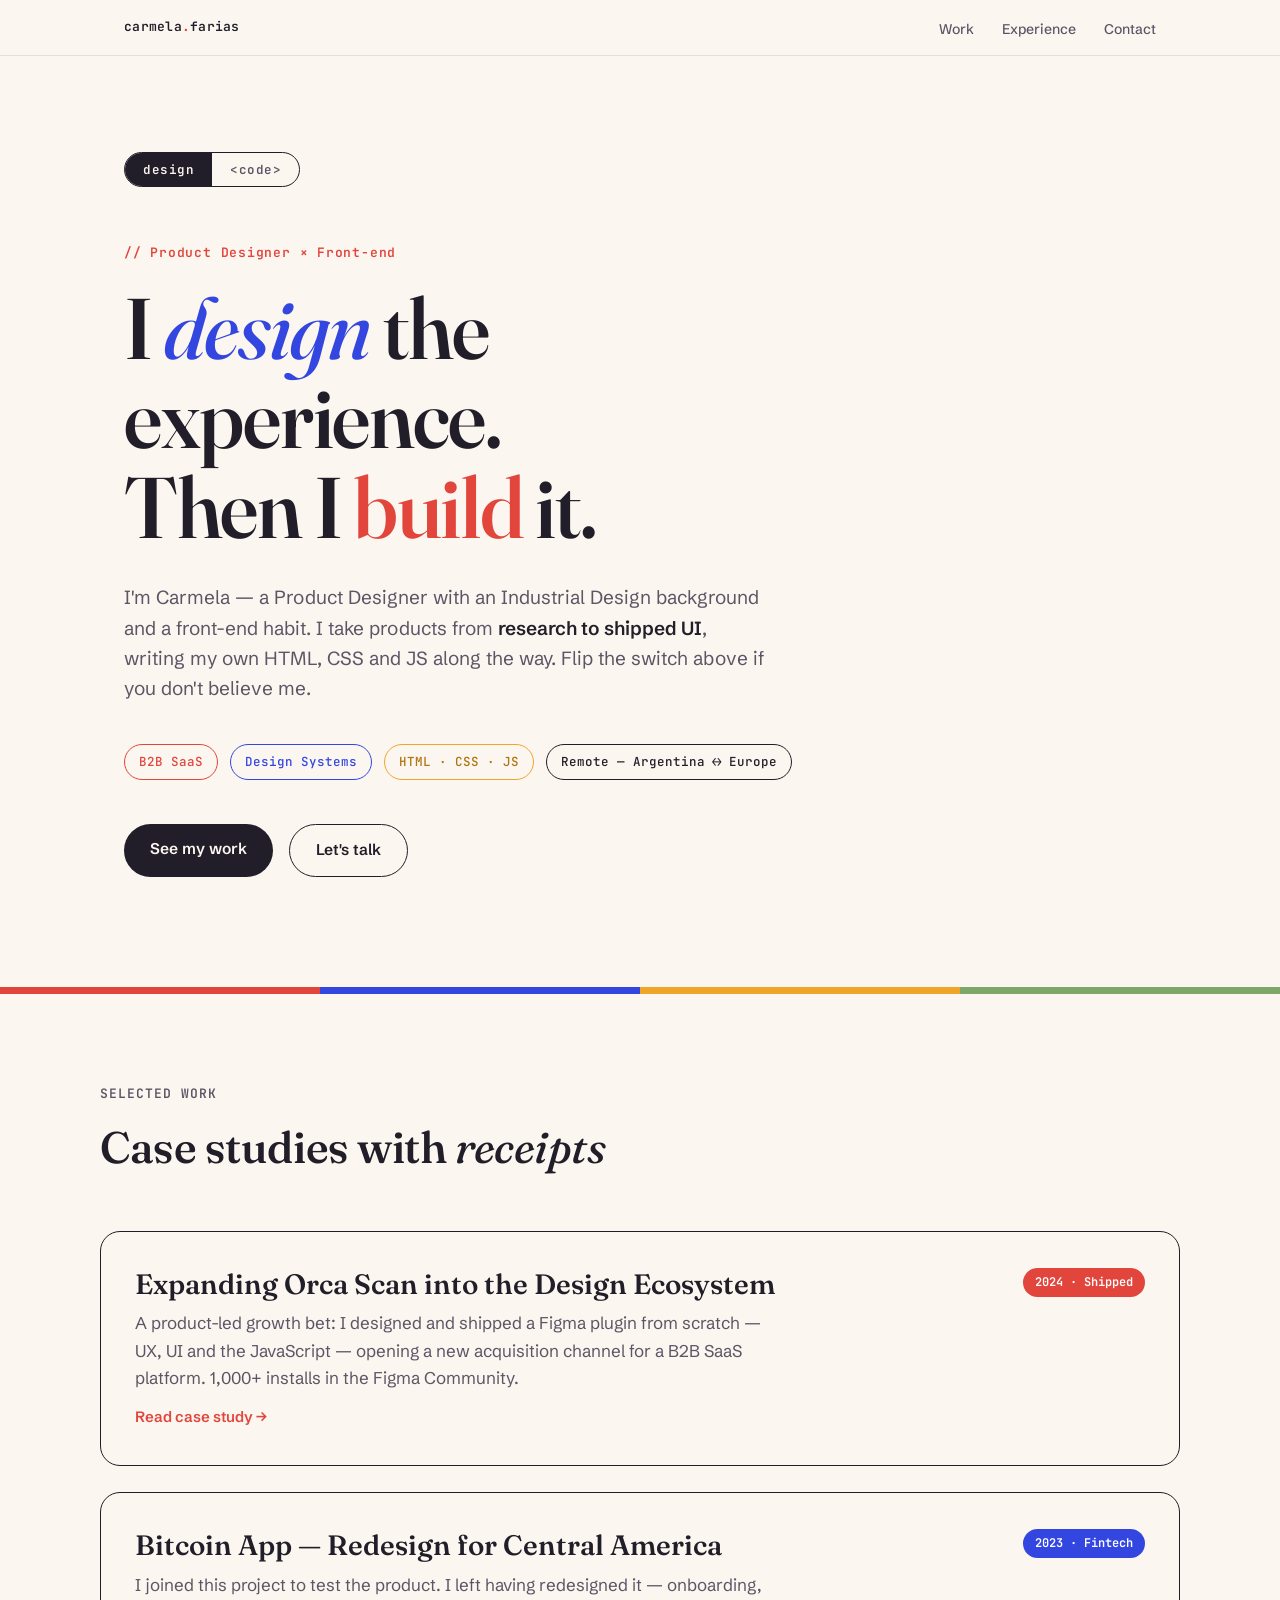
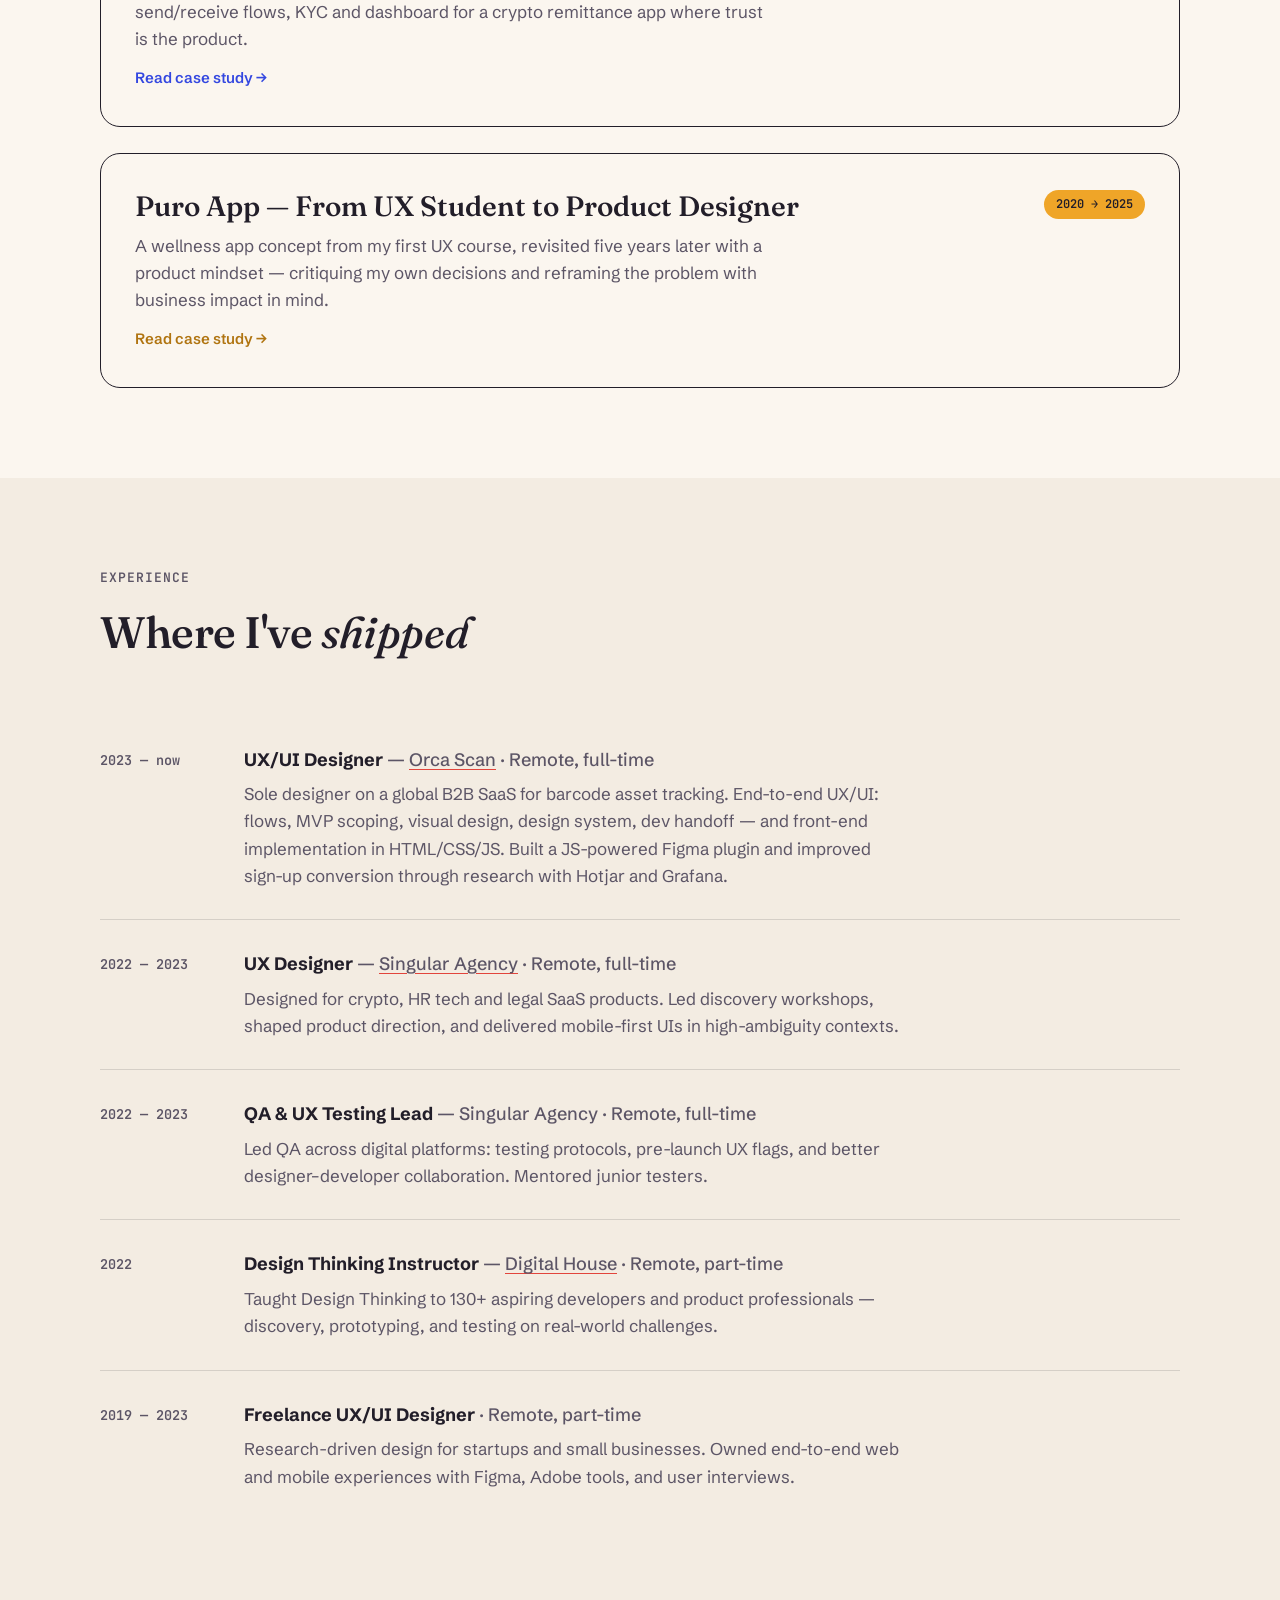
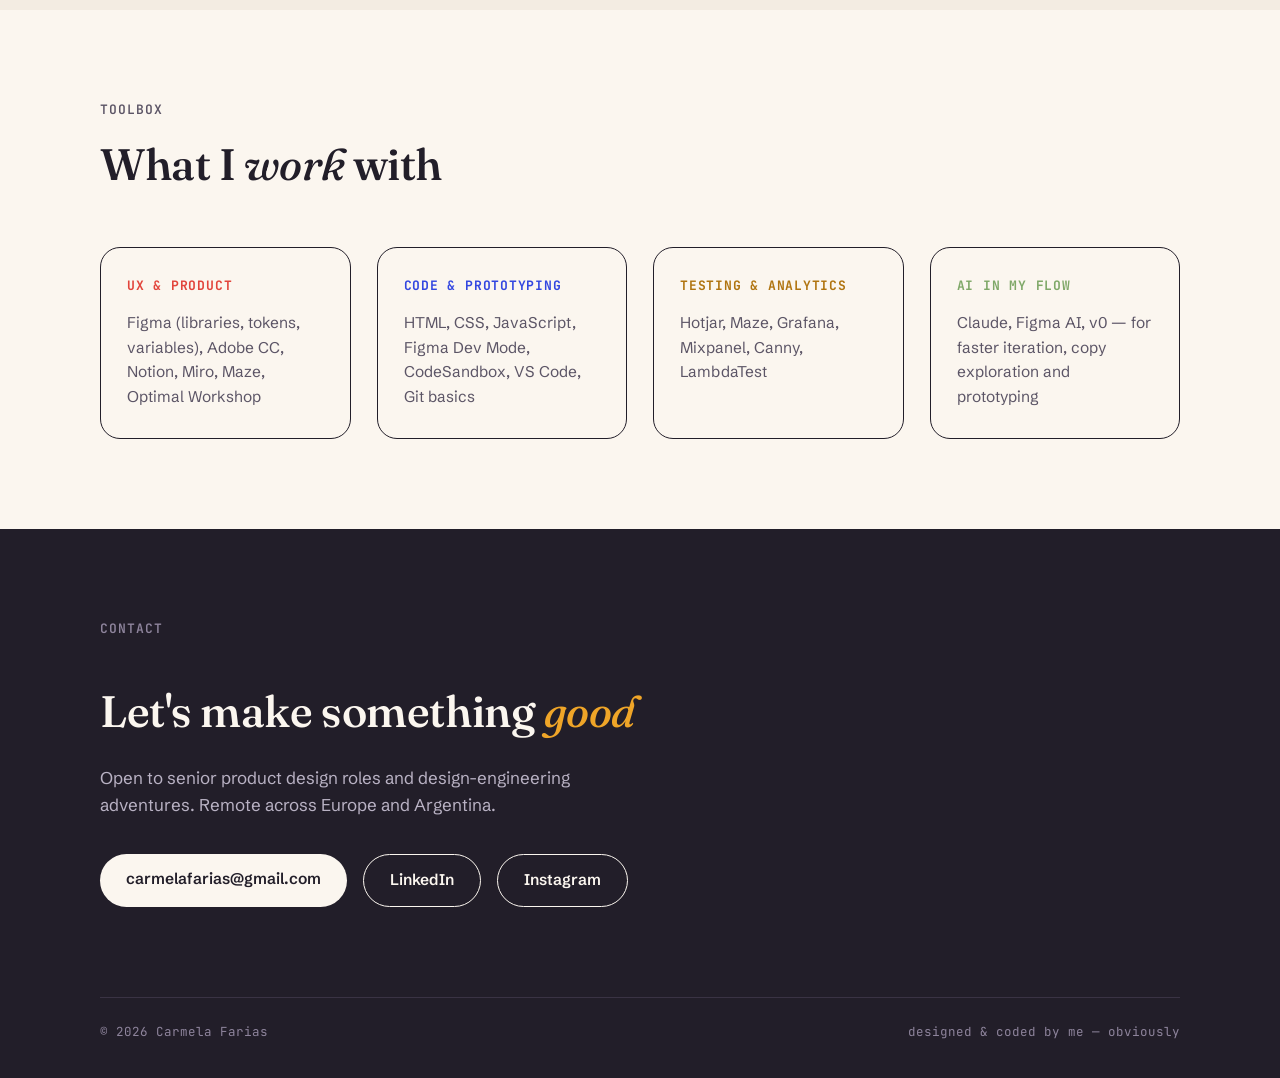
==== index.html @ 337cf0ed "add portfolio homepage" ====
<!DOCTYPE html>
<html lang="en">
<head>
<meta charset="UTF-8">
<meta name="viewport" content="width=device-width, initial-scale=1.0">
<title>Carmela Farias — Product Designer × Front-end</title>
<meta name="description" content="Product Designer who ships her own front-end. UX strategy, UI craft, HTML/CSS/JS.">
<link rel="preconnect" href="https://fonts.googleapis.com">
<link rel="preconnect" href="https://fonts.gstatic.com" crossorigin>
<link href="https://fonts.googleapis.com/css2?family=Fraunces:ital,opsz,wght@0,9..144,300..900;1,9..144,300..900&family=Schibsted+Grotesk:ital,wght@0,400..900;1,400..900&family=JetBrains+Mono:ital,wght@0,400..700;1,400..700&display=swap" rel="stylesheet">
<style>
  :root{
    --paper:#FBF6EF;
    --ink:#221E29;
    --ink-soft:#5C5566;
    --cherry:#E2453C;
    --cobalt:#3347E0;
    --mustard:#EFA528;
    --pistachio:#7FA868;
    --lilac:#C9A6E8;
    --editor:#16121C;
    --editor-line:#2B2436;
    --code-tag:#FF7A70;
    --code-attr:#F5C063;
    --code-string:#A8D98A;
    --code-comment:#7A7185;
    --display:'Fraunces',serif;
    --body:'Schibsted Grotesk',sans-serif;
    --mono:'JetBrains Mono',monospace;
    --maxw:1080px;
  }
  *{margin:0;padding:0;box-sizing:border-box}
  html{scroll-behavior:smooth}
  @media (prefers-reduced-motion:reduce){
    html{scroll-behavior:auto}
    *,*::before,*::after{animation:none!important;transition:none!important}
  }
  body{
    background:var(--paper);
    color:var(--ink);
    font-family:var(--body);
    font-size:17px;
    line-height:1.6;
    -webkit-font-smoothing:antialiased;
  }
  a{color:inherit}
  ::selection{background:var(--mustard);color:var(--ink)}

  /* ---------- NAV ---------- */
  nav{
    position:sticky;top:0;z-index:50;
    background:color-mix(in srgb, var(--paper) 88%, transparent);
    backdrop-filter:blur(8px);
    border-bottom:1px solid color-mix(in srgb, var(--ink) 10%, transparent);
  }
  .nav-inner{
    max-width:var(--maxw);margin:0 auto;
    padding:14px 24px;
    display:flex;align-items:center;justify-content:space-between;
  }
  .nav-name{
    font-family:var(--mono);font-size:13px;font-weight:600;
    text-decoration:none;letter-spacing:.02em;
  }
  .nav-name span{color:var(--cherry)}
  .nav-links{display:flex;gap:28px;list-style:none}
  .nav-links a{
    font-size:14px;font-weight:500;text-decoration:none;
    color:var(--ink-soft);
    transition:color .15s;
  }
  .nav-links a:hover{color:var(--ink)}
  .nav-links a:focus-visible{outline:2px solid var(--cobalt);outline-offset:3px;border-radius:2px}

  /* ---------- HERO ---------- */
  .hero{
    position:relative;
    overflow:hidden;
    transition:background .45s ease;
  }
  .hero-inner{
    max-width:var(--maxw);margin:0 auto;
    padding:96px 24px 110px;
    position:relative;
  }
  /* toggle */
  .mode-toggle{
    display:inline-flex;align-items:center;gap:0;
    border:1.5px solid var(--ink);
    border-radius:100px;
    overflow:hidden;
    margin-bottom:56px;
    background:var(--paper);
  }
  .mode-toggle button{
    font-family:var(--mono);font-size:12.5px;font-weight:600;
    letter-spacing:.04em;
    padding:8px 18px;
    border:none;background:transparent;color:var(--ink-soft);
    cursor:pointer;
    transition:background .2s,color .2s;
  }
  .mode-toggle button.active{background:var(--ink);color:var(--paper)}
  .mode-toggle button:focus-visible{outline:2px solid var(--cobalt);outline-offset:-2px}

  /* design layer */
  .hero-eyebrow{
    font-family:var(--mono);font-size:13px;color:var(--cherry);
    font-weight:600;letter-spacing:.06em;
    margin-bottom:20px;
  }
  h1.hero-title{
    font-family:var(--display);
    font-weight:560;
    font-size:clamp(44px,7.4vw,86px);
    line-height:1.04;
    letter-spacing:-0.015em;
    max-width:13ch;
  }
  h1.hero-title em{
    font-style:italic;
    font-weight:480;
    color:var(--cobalt);
  }
  h1.hero-title .accent-build{color:var(--cherry)}
  .hero-sub{
    margin-top:30px;
    font-size:19px;
    color:var(--ink-soft);
    max-width:54ch;
  }
  .hero-sub strong{color:var(--ink);font-weight:600}
  .hero-meta{
    margin-top:40px;
    display:flex;flex-wrap:wrap;gap:12px;align-items:center;
  }
  .chip{
    font-family:var(--mono);font-size:12.5px;font-weight:500;
    padding:7px 14px;border-radius:100px;
    border:1.5px solid var(--ink);
  }
  .chip.cherry{border-color:var(--cherry);color:var(--cherry)}
  .chip.cobalt{border-color:var(--cobalt);color:var(--cobalt)}
  .chip.mustard{border-color:var(--mustard);color:#B07410}
  .hero-cta{
    margin-top:44px;display:flex;gap:16px;flex-wrap:wrap;
  }
  .btn{
    font-family:var(--body);font-weight:600;font-size:15.5px;
    text-decoration:none;
    padding:13px 26px;border-radius:100px;
    transition:transform .15s ease, box-shadow .15s ease;
    display:inline-block;
  }
  .btn:focus-visible{outline:2.5px solid var(--cobalt);outline-offset:3px}
  .btn-primary{background:var(--ink);color:var(--paper)}
  .btn-primary:hover{transform:translateY(-2px);box-shadow:0 6px 18px color-mix(in srgb, var(--ink) 25%, transparent)}
  .btn-ghost{border:1.5px solid var(--ink);color:var(--ink)}
  .btn-ghost:hover{background:var(--ink);color:var(--paper)}

  /* code layer */
  .hero.code-mode{background:var(--editor)}
  .hero .layer-design,.hero .layer-code{transition:opacity .35s ease}
  .hero .layer-code{
    display:none;
    font-family:var(--mono);
    color:#D8D2E0;
  }
  .hero.code-mode .layer-design{display:none}
  .hero.code-mode .layer-code{display:block}
  .hero.code-mode .mode-toggle{border-color:#D8D2E0;background:var(--editor)}
  .hero.code-mode .mode-toggle button{color:#8E849C}
  .hero.code-mode .mode-toggle button.active{background:#D8D2E0;color:var(--editor)}

  .code-block{
    font-size:clamp(13px,1.9vw,17px);
    line-height:1.9;
  }
  .code-block .ln{
    display:block;
    padding-left:3.2em;
    position:relative;
    white-space:pre-wrap;
  }
  .code-block .ln::before{
    content:attr(data-n);
    position:absolute;left:0;width:2.2em;
    text-align:right;
    color:#4A4156;
    font-size:.82em;
    top:.25em;
  }
  .code-block .ind1{margin-left:2ch}
  .code-block .ind2{margin-left:4ch}
  .tag{color:var(--code-tag)}
  .attr{color:var(--code-attr)}
  .str{color:var(--code-string)}
  .com{color:var(--code-comment);font-style:italic}
  .annot{
    display:inline-block;
    font-size:11px;
    background:var(--cherry);
    color:#fff;
    border-radius:4px;
    padding:1px 7px;
    margin-left:10px;
    vertical-align:middle;
    letter-spacing:.02em;
  }
  .annot.blue{background:var(--cobalt)}
  .annot.yellow{background:var(--mustard);color:var(--ink)}
  .code-footnote{
    margin-top:42px;
    font-size:13px;color:#8E849C;
  }
  .code-footnote a{color:var(--code-string)}

  /* wardrobe divider */
  .wardrobe{
    display:grid;grid-template-columns:repeat(4,1fr);
    height:7px;
  }
  .wardrobe i{display:block}
  .wardrobe i:nth-child(1){background:var(--cherry)}
  .wardrobe i:nth-child(2){background:var(--cobalt)}
  .wardrobe i:nth-child(3){background:var(--mustard)}
  .wardrobe i:nth-child(4){background:var(--pistachio)}

  /* ---------- SECTIONS ---------- */
  section{padding:90px 24px}
  .section-inner{max-width:var(--maxw);margin:0 auto}
  .section-label{
    font-family:var(--mono);font-size:13px;font-weight:600;
    letter-spacing:.08em;
    color:var(--ink-soft);
    margin-bottom:8px;
  }
  h2{
    font-family:var(--display);
    font-weight:540;
    font-size:clamp(30px,4vw,44px);
    letter-spacing:-.01em;
    margin-bottom:48px;
  }
  h2 em{font-style:italic;font-weight:460}

  /* work cards */
  .work-grid{display:grid;gap:26px}
  .work-card{
    border:1.5px solid var(--ink);
    border-radius:20px;
    padding:36px 34px;
    text-decoration:none;
    display:grid;
    grid-template-columns:1fr auto;
    gap:8px 24px;
    align-items:start;
    transition:transform .18s ease, box-shadow .18s ease;
    position:relative;
    background:var(--paper);
  }
  .work-card:hover{transform:translateY(-3px)}
  .work-card:focus-visible{outline:3px solid var(--cobalt);outline-offset:3px}
  .work-card[data-c="cherry"]:hover{box-shadow:8px 8px 0 var(--cherry)}
  .work-card[data-c="cobalt"]:hover{box-shadow:8px 8px 0 var(--cobalt)}
  .work-card[data-c="mustard"]:hover{box-shadow:8px 8px 0 var(--mustard)}
  .work-tag{
    grid-column:2;grid-row:1;
    font-family:var(--mono);font-size:12px;font-weight:600;
    padding:5px 12px;border-radius:100px;
    align-self:start;white-space:nowrap;
  }
  .work-card[data-c="cherry"] .work-tag{background:var(--cherry);color:#fff}
  .work-card[data-c="cobalt"] .work-tag{background:var(--cobalt);color:#fff}
  .work-card[data-c="mustard"] .work-tag{background:var(--mustard);color:var(--ink)}
  .work-title{
    grid-column:1;grid-row:1;
    font-family:var(--display);
    font-size:clamp(22px,2.6vw,28px);
    font-weight:560;line-height:1.2;
  }
  .work-desc{
    grid-column:1 / -1;
    color:var(--ink-soft);
    max-width:64ch;
  }
  .work-link{
    grid-column:1 / -1;
    font-weight:600;font-size:15px;
    margin-top:6px;
  }
  .work-card[data-c="cherry"] .work-link{color:var(--cherry)}
  .work-card[data-c="cobalt"] .work-link{color:var(--cobalt)}
  .work-card[data-c="mustard"] .work-link{color:#B07410}

  /* experience */
  .xp-section{background:#F3ECE2}
  .xp-list{display:grid;gap:0}
  .xp-item{
    display:grid;
    grid-template-columns:120px 1fr;
    gap:24px;
    padding:30px 0;
    border-bottom:1px solid color-mix(in srgb, var(--ink) 14%, transparent);
  }
  .xp-item:last-child{border-bottom:none}
  .xp-year{
    font-family:var(--mono);font-size:13.5px;font-weight:600;
    color:var(--ink-soft);
    padding-top:4px;
  }
  .xp-role{font-weight:700;font-size:18px}
  .xp-role a{text-decoration-color:var(--cherry);text-underline-offset:3px}
  .xp-role .at{color:var(--ink-soft);font-weight:500}
  .xp-detail{color:var(--ink-soft);margin-top:6px;max-width:66ch}

  /* tools */
  .tools-grid{
    display:grid;grid-template-columns:repeat(auto-fit,minmax(240px,1fr));
    gap:26px;
  }
  .tool-group{
    border:1.5px solid var(--ink);
    border-radius:20px;
    padding:28px 26px;
  }
  .tool-group h3{
    font-family:var(--mono);font-size:13px;font-weight:700;
    letter-spacing:.06em;
    margin-bottom:14px;
  }
  .tool-group:nth-child(1) h3{color:var(--cherry)}
  .tool-group:nth-child(2) h3{color:var(--cobalt)}
  .tool-group:nth-child(3) h3{color:#B07410}
  .tool-group:nth-child(4) h3{color:var(--pistachio)}
  .tool-group p{color:var(--ink-soft);font-size:15.5px}

  /* contact */
  .contact{
    background:var(--ink);
    color:var(--paper);
  }
  .contact h2{color:var(--paper);margin-bottom:18px}
  .contact h2 em{color:var(--mustard)}
  .contact p{color:#B9B2C4;max-width:50ch;margin-bottom:36px}
  .contact-links{display:flex;gap:16px;flex-wrap:wrap}
  .contact .btn-primary{background:var(--paper);color:var(--ink)}
  .contact .btn-ghost{border-color:var(--paper);color:var(--paper)}
  .contact .btn-ghost:hover{background:var(--paper);color:var(--ink)}
  footer{
    background:var(--ink);
    color:#8E849C;
    font-family:var(--mono);font-size:12.5px;
    padding:0 24px 36px;
  }
  .footer-inner{
    max-width:var(--maxw);margin:0 auto;
    border-top:1px solid #3A3344;
    padding-top:24px;
    display:flex;justify-content:space-between;flex-wrap:wrap;gap:12px;
  }

  @media(max-width:640px){
    .hero-inner{padding:64px 24px 80px}
    section{padding:64px 24px}
    .xp-item{grid-template-columns:1fr;gap:6px}
    .work-card{grid-template-columns:1fr}
    .work-tag{grid-column:1;grid-row:auto;justify-self:start;margin-bottom:4px}
    .work-title{grid-row:auto}
  }
</style>
</head>
<body>

<nav>
  <div class="nav-inner">
    <a class="nav-name" href="#top">carmela<span>.</span>farias</a>
    <ul class="nav-links">
      <li><a href="#work">Work</a></li>
      <li><a href="#experience">Experience</a></li>
      <li><a href="#contact">Contact</a></li>
    </ul>
  </div>
</nav>

<!-- ============ HERO ============ -->
<header class="hero" id="top">
  <div class="hero-inner">

    <div class="mode-toggle" role="group" aria-label="View mode">
      <button type="button" class="active" data-mode="design" aria-pressed="true">design</button>
      <button type="button" data-mode="code" aria-pressed="false">&lt;code&gt;</button>
    </div>

    <!-- DESIGN LAYER -->
    <div class="layer-design">
      <p class="hero-eyebrow">// Product Designer × Front-end</p>
      <h1 class="hero-title">I <em>design</em> the experience.<br>Then I <span class="accent-build">build</span> it.</h1>
      <p class="hero-sub">
        I'm Carmela — a Product Designer with an Industrial Design background and a front-end habit.
        I take products from <strong>research to shipped UI</strong>, writing my own HTML, CSS and JS along the way.
        Flip the switch above if you don't believe me.
      </p>
      <div class="hero-meta">
        <span class="chip cherry">B2B SaaS</span>
        <span class="chip cobalt">Design Systems</span>
        <span class="chip mustard">HTML · CSS · JS</span>
        <span class="chip">Remote — Argentina ↔ Europe</span>
      </div>
      <div class="hero-cta">
        <a class="btn btn-primary" href="#work">See my work</a>
        <a class="btn btn-ghost" href="#contact">Let's talk</a>
      </div>
    </div>

    <!-- CODE LAYER -->
    <div class="layer-code" aria-label="The same hero, as I wrote it">
      <div class="code-block">
        <span class="ln" data-n="1"><span class="com">&lt;!-- same hero, same author --&gt;</span></span>
        <span class="ln" data-n="2"><span class="tag">&lt;header</span> <span class="attr">class</span>=<span class="str">"hero"</span><span class="tag">&gt;</span><span class="annot">padding: 96px 0</span></span>
        <span class="ln ind1" data-n="3"><span class="tag">&lt;h1&gt;</span>I design the experience.<span class="tag">&lt;br&gt;</span></span>
        <span class="ln ind2" data-n="4">Then I build it.<span class="tag">&lt;/h1&gt;</span><span class="annot blue">Fraunces · clamp(44px → 86px)</span></span>
        <span class="ln ind1" data-n="5"><span class="tag">&lt;p</span> <span class="attr">class</span>=<span class="str">"sub"</span><span class="tag">&gt;</span>Research → flows → UI →</span>
        <span class="ln ind2" data-n="6">my own front-end.<span class="tag">&lt;/p&gt;</span><span class="annot yellow">max-width: 54ch</span></span>
        <span class="ln ind1" data-n="7"><span class="tag">&lt;a</span> <span class="attr">href</span>=<span class="str">"#work"</span> <span class="attr">class</span>=<span class="str">"btn"</span><span class="tag">&gt;</span>See my work<span class="tag">&lt;/a&gt;</span></span>
        <span class="ln" data-n="8"><span class="tag">&lt;/header&gt;</span></span>
        <span class="ln" data-n="9"></span>
        <span class="ln" data-n="10"><span class="com">// no template. no builder. just me, an editor,</span></span>
        <span class="ln" data-n="11"><span class="com">// and an unreasonable love for border-radius.</span></span>
      </div>
      <p class="code-footnote">This page is hand-coded — view source, it's all there. → <a href="#work">jump to work</a></p>
    </div>

  </div>
</header>

<div class="wardrobe" aria-hidden="true"><i></i><i></i><i></i><i></i></div>

<!-- ============ WORK ============ -->
<section id="work">
  <div class="section-inner">
    <p class="section-label">SELECTED WORK</p>
    <h2>Case studies with <em>receipts</em></h2>
    <div class="work-grid">

      <a class="work-card" data-c="cherry" href="/figma-plugin">
        <h3 class="work-title">Expanding Orca Scan into the Design Ecosystem</h3>
        <span class="work-tag">2024 · Shipped</span>
        <p class="work-desc">A product-led growth bet: I designed and shipped a Figma plugin from scratch — UX, UI and the JavaScript — opening a new acquisition channel for a B2B SaaS platform. 1,000+ installs in the Figma Community.</p>
        <span class="work-link">Read case study →</span>
      </a>

      <a class="work-card" data-c="cobalt" href="/bitcoin-app">
        <h3 class="work-title">Bitcoin App — Redesign for Central America</h3>
        <span class="work-tag">2023 · Fintech</span>
        <p class="work-desc">I joined this project to test the product. I left having redesigned it — onboarding, send/receive flows, KYC and dashboard for a crypto remittance app where trust is the product.</p>
        <span class="work-link">Read case study →</span>
      </a>

      <a class="work-card" data-c="mustard" href="/puro-app">
        <h3 class="work-title">Puro App — From UX Student to Product Designer</h3>
        <span class="work-tag">2020 → 2025</span>
        <p class="work-desc">A wellness app concept from my first UX course, revisited five years later with a product mindset — critiquing my own decisions and reframing the problem with business impact in mind.</p>
        <span class="work-link">Read case study →</span>
      </a>

    </div>
  </div>
</section>

<!-- ============ EXPERIENCE ============ -->
<section id="experience" class="xp-section">
  <div class="section-inner">
    <p class="section-label">EXPERIENCE</p>
    <h2>Where I've <em>shipped</em></h2>
    <div class="xp-list">

      <div class="xp-item">
        <div class="xp-year">2023 — now</div>
        <div>
          <p class="xp-role">UX/UI Designer <span class="at">— <a href="https://orcascan.com" target="_blank" rel="noopener">Orca Scan</a> · Remote, full-time</span></p>
          <p class="xp-detail">Sole designer on a global B2B SaaS for barcode asset tracking. End-to-end UX/UI: flows, MVP scoping, visual design, design system, dev handoff — and front-end implementation in HTML/CSS/JS. Built a JS-powered Figma plugin and improved sign-up conversion through research with Hotjar and Grafana.</p>
        </div>
      </div>

      <div class="xp-item">
        <div class="xp-year">2022 — 2023</div>
        <div>
          <p class="xp-role">UX Designer <span class="at">— <a href="https://www.singular-innovation.com/" target="_blank" rel="noopener">Singular Agency</a> · Remote, full-time</span></p>
          <p class="xp-detail">Designed for crypto, HR tech and legal SaaS products. Led discovery workshops, shaped product direction, and delivered mobile-first UIs in high-ambiguity contexts.</p>
        </div>
      </div>

      <div class="xp-item">
        <div class="xp-year">2022 — 2023</div>
        <div>
          <p class="xp-role">QA &amp; UX Testing Lead <span class="at">— Singular Agency · Remote, full-time</span></p>
          <p class="xp-detail">Led QA across digital platforms: testing protocols, pre-launch UX flags, and better designer–developer collaboration. Mentored junior testers.</p>
        </div>
      </div>

      <div class="xp-item">
        <div class="xp-year">2022</div>
        <div>
          <p class="xp-role">Design Thinking Instructor <span class="at">— <a href="https://www.digitalhouse.com/" target="_blank" rel="noopener">Digital House</a> · Remote, part-time</span></p>
          <p class="xp-detail">Taught Design Thinking to 130+ aspiring developers and product professionals — discovery, prototyping, and testing on real-world challenges.</p>
        </div>
      </div>

      <div class="xp-item">
        <div class="xp-year">2019 — 2023</div>
        <div>
          <p class="xp-role">Freelance UX/UI Designer <span class="at">· Remote, part-time</span></p>
          <p class="xp-detail">Research-driven design for startups and small businesses. Owned end-to-end web and mobile experiences with Figma, Adobe tools, and user interviews.</p>
        </div>
      </div>

    </div>
  </div>
</section>

<!-- ============ TOOLS ============ -->
<section id="tools">
  <div class="section-inner">
    <p class="section-label">TOOLBOX</p>
    <h2>What I <em>work</em> with</h2>
    <div class="tools-grid">
      <div class="tool-group">
        <h3>UX &amp; PRODUCT</h3>
        <p>Figma (libraries, tokens, variables), Adobe CC, Notion, Miro, Maze, Optimal Workshop</p>
      </div>
      <div class="tool-group">
        <h3>CODE &amp; PROTOTYPING</h3>
        <p>HTML, CSS, JavaScript, Figma Dev Mode, CodeSandbox, VS Code, Git basics</p>
      </div>
      <div class="tool-group">
        <h3>TESTING &amp; ANALYTICS</h3>
        <p>Hotjar, Maze, Grafana, Mixpanel, Canny, LambdaTest</p>
      </div>
      <div class="tool-group">
        <h3>AI IN MY FLOW</h3>
        <p>Claude, Figma AI, v0 — for faster iteration, copy exploration and prototyping</p>
      </div>
    </div>
  </div>
</section>

<!-- ============ CONTACT ============ -->
<section id="contact" class="contact">
  <div class="section-inner">
    <p class="section-label" style="color:#8E849C">CONTACT</p>
    <h2>Let's make something <em>good</em></h2>
    <p>Open to senior product design roles and design-engineering adventures. Remote across Europe and Argentina.</p>
    <div class="contact-links">
      <a class="btn btn-primary" href="mailto:carmelafarias@gmail.com">carmelafarias@gmail.com</a>
      <a class="btn btn-ghost" href="https://www.linkedin.com/in/carmela-farias/" target="_blank" rel="noopener">LinkedIn</a>
      <a class="btn btn-ghost" href="https://www.instagram.com/carmelafarias" target="_blank" rel="noopener">Instagram</a>
    </div>
  </div>
</section>

<footer>
  <div class="footer-inner">
    <span>© 2026 Carmela Farias</span>
    <span>designed &amp; coded by me — obviously</span>
  </div>
</footer>

<script>
  const hero = document.querySelector('.hero');
  const buttons = document.querySelectorAll('.mode-toggle button');
  buttons.forEach(btn => {
    btn.addEventListener('click', () => {
      buttons.forEach(b => { b.classList.remove('active'); b.setAttribute('aria-pressed','false'); });
      btn.classList.add('active');
      btn.setAttribute('aria-pressed','true');
      hero.classList.toggle('code-mode', btn.dataset.mode === 'code');
    });
  });
</script>

</body>
</html>
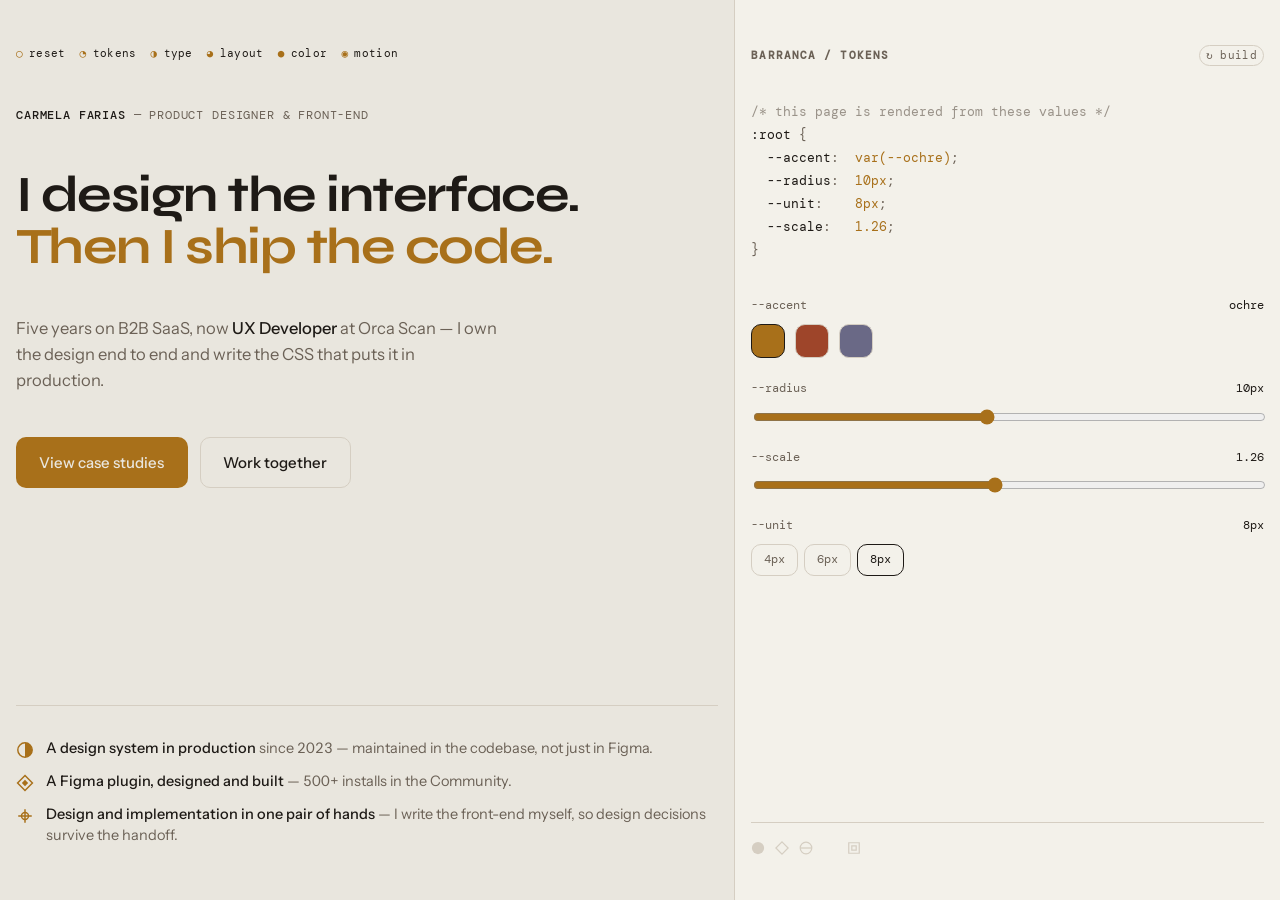
==== commit 65f8ed63: "Rebuild site as a layered design system Replace the exported single-file pages with a hand-written s" ====
--- a/index.html
+++ b/index.html
@@ -1,583 +1,135 @@
-<!DOCTYPE html>
+<!doctype html>
 <html lang="en">
 <head>
-<meta charset="UTF-8">
-<meta name="viewport" content="width=device-width, initial-scale=1.0">
-<title>Carmela Farias — Product Designer × Front-end</title>
-<meta name="description" content="Product Designer who ships her own front-end. UX strategy, UI craft, HTML/CSS/JS.">
+<meta charset="utf-8">
+<meta name="viewport" content="width=device-width, initial-scale=1, viewport-fit=cover">
+<title>Carmela Farias — Product Designer &amp; front-end</title>
+<meta name="description" content="Product Designer and front-end developer. I own the design end to end and write the CSS that puts it in production.">
+
 <link rel="preconnect" href="https://fonts.googleapis.com">
 <link rel="preconnect" href="https://fonts.gstatic.com" crossorigin>
-<link href="https://fonts.googleapis.com/css2?family=Fraunces:ital,opsz,wght@0,9..144,300..900;1,9..144,300..900&family=Schibsted+Grotesk:ital,wght@0,400..900;1,400..900&family=JetBrains+Mono:ital,wght@0,400..700;1,400..700&display=swap" rel="stylesheet">
-<style>
-  :root{
-    --paper:#FBF6EF;
-    --ink:#221E29;
-    --ink-soft:#5C5566;
-    --cherry:#E2453C;
-    --cobalt:#3347E0;
-    --mustard:#EFA528;
-    --pistachio:#7FA868;
-    --lilac:#C9A6E8;
-    --editor:#16121C;
-    --editor-line:#2B2436;
-    --code-tag:#FF7A70;
-    --code-attr:#F5C063;
-    --code-string:#A8D98A;
-    --code-comment:#7A7185;
-    --display:'Fraunces',serif;
-    --body:'Schibsted Grotesk',sans-serif;
-    --mono:'JetBrains Mono',monospace;
-    --maxw:1080px;
-  }
-  *{margin:0;padding:0;box-sizing:border-box}
-  html{scroll-behavior:smooth}
-  @media (prefers-reduced-motion:reduce){
-    html{scroll-behavior:auto}
-    *,*::before,*::after{animation:none!important;transition:none!important}
-  }
-  body{
-    background:var(--paper);
-    color:var(--ink);
-    font-family:var(--body);
-    font-size:17px;
-    line-height:1.6;
-    -webkit-font-smoothing:antialiased;
-  }
-  a{color:inherit}
-  ::selection{background:var(--mustard);color:var(--ink)}
+<link rel="stylesheet" href="https://fonts.googleapis.com/css2?family=Syne:wght@600;700;800&family=Instrument+Sans:ital,wght@0,400;0,500;0,600;1,400&family=DM+Mono:wght@400;500&display=swap">
 
-  /* ---------- NAV ---------- */
-  nav{
-    position:sticky;top:0;z-index:50;
-    background:color-mix(in srgb, var(--paper) 88%, transparent);
-    backdrop-filter:blur(8px);
-    border-bottom:1px solid color-mix(in srgb, var(--ink) 10%, transparent);
-  }
-  .nav-inner{
-    max-width:var(--maxw);margin:0 auto;
-    padding:14px 24px;
-    display:flex;align-items:center;justify-content:space-between;
-  }
-  .nav-name{
-    font-family:var(--mono);font-size:13px;font-weight:600;
-    text-decoration:none;letter-spacing:.02em;
-  }
-  .nav-name span{color:var(--cherry)}
-  .nav-links{display:flex;gap:28px;list-style:none}
-  .nav-links a{
-    font-size:14px;font-weight:500;text-decoration:none;
-    color:var(--ink-soft);
-    transition:color .15s;
-  }
-  .nav-links a:hover{color:var(--ink)}
-  .nav-links a:focus-visible{outline:2px solid var(--cobalt);outline-offset:3px;border-radius:2px}
+<!-- cascade order, declared once -->
+<style>@layer reset, tokens, type, layout, color, motion;</style>
 
-  /* ---------- HERO ---------- */
-  .hero{
-    position:relative;
-    overflow:hidden;
-    transition:background .45s ease;
-  }
-  .hero-inner{
-    max-width:var(--maxw);margin:0 auto;
-    padding:96px 24px 110px;
-    position:relative;
-  }
-  /* toggle */
-  .mode-toggle{
-    display:inline-flex;align-items:center;gap:0;
-    border:1.5px solid var(--ink);
-    border-radius:100px;
-    overflow:hidden;
-    margin-bottom:56px;
-    background:var(--paper);
-  }
-  .mode-toggle button{
-    font-family:var(--mono);font-size:12.5px;font-weight:600;
-    letter-spacing:.04em;
-    padding:8px 18px;
-    border:none;background:transparent;color:var(--ink-soft);
-    cursor:pointer;
-    transition:background .2s,color .2s;
-  }
-  .mode-toggle button.active{background:var(--ink);color:var(--paper)}
-  .mode-toggle button:focus-visible{outline:2px solid var(--cobalt);outline-offset:-2px}
+<!-- one stylesheet per layer, in order. js/system.js toggles these. -->
+<link rel="stylesheet" href="css/reset.css"  data-layer="reset">
+<link rel="stylesheet" href="css/tokens.css" data-layer="tokens">
+<link rel="stylesheet" href="css/type.css"   data-layer="type">
+<link rel="stylesheet" href="css/layout.css" data-layer="layout">
+<link rel="stylesheet" href="css/color.css"  data-layer="color">
+<link rel="stylesheet" href="css/motion.css" data-layer="motion">
+</head>
 
-  /* design layer */
-  .hero-eyebrow{
-    font-family:var(--mono);font-size:13px;color:var(--cherry);
-    font-weight:600;letter-spacing:.06em;
-    margin-bottom:20px;
-  }
-  h1.hero-title{
-    font-family:var(--display);
-    font-weight:560;
-    font-size:clamp(44px,7.4vw,86px);
-    line-height:1.04;
-    letter-spacing:-0.015em;
-    max-width:13ch;
-  }
-  h1.hero-title em{
-    font-style:italic;
-    font-weight:480;
-    color:var(--cobalt);
-  }
-  h1.hero-title .accent-build{color:var(--cherry)}
-  .hero-sub{
-    margin-top:30px;
-    font-size:19px;
-    color:var(--ink-soft);
-    max-width:54ch;
-  }
-  .hero-sub strong{color:var(--ink);font-weight:600}
-  .hero-meta{
-    margin-top:40px;
-    display:flex;flex-wrap:wrap;gap:12px;align-items:center;
-  }
-  .chip{
-    font-family:var(--mono);font-size:12.5px;font-weight:500;
-    padding:7px 14px;border-radius:100px;
-    border:1.5px solid var(--ink);
-  }
-  .chip.cherry{border-color:var(--cherry);color:var(--cherry)}
-  .chip.cobalt{border-color:var(--cobalt);color:var(--cobalt)}
-  .chip.mustard{border-color:var(--mustard);color:#B07410}
-  .hero-cta{
-    margin-top:44px;display:flex;gap:16px;flex-wrap:wrap;
-  }
-  .btn{
-    font-family:var(--body);font-weight:600;font-size:15.5px;
-    text-decoration:none;
-    padding:13px 26px;border-radius:100px;
-    transition:transform .15s ease, box-shadow .15s ease;
-    display:inline-block;
-  }
-  .btn:focus-visible{outline:2.5px solid var(--cobalt);outline-offset:3px}
-  .btn-primary{background:var(--ink);color:var(--paper)}
-  .btn-primary:hover{transform:translateY(-2px);box-shadow:0 6px 18px color-mix(in srgb, var(--ink) 25%, transparent)}
-  .btn-ghost{border:1.5px solid var(--ink);color:var(--ink)}
-  .btn-ghost:hover{background:var(--ink);color:var(--paper)}
+<body>
+<main class="split">
 
-  /* code layer */
-  .hero.code-mode{background:var(--editor)}
-  .hero .layer-design,.hero .layer-code{transition:opacity .35s ease}
-  .hero .layer-code{
-    display:none;
-    font-family:var(--mono);
-    color:#D8D2E0;
-  }
-  .hero.code-mode .layer-design{display:none}
-  .hero.code-mode .layer-code{display:block}
-  .hero.code-mode .mode-toggle{border-color:#D8D2E0;background:var(--editor)}
-  .hero.code-mode .mode-toggle button{color:#8E849C}
-  .hero.code-mode .mode-toggle button.active{background:#D8D2E0;color:var(--editor)}
+  <!-- ===================== the rendered page ===================== -->
+  <section class="stage">
 
-  .code-block{
-    font-size:clamp(13px,1.9vw,17px);
-    line-height:1.9;
-  }
-  .code-block .ln{
-    display:block;
-    padding-left:3.2em;
-    position:relative;
-    white-space:pre-wrap;
-  }
-  .code-block .ln::before{
-    content:attr(data-n);
-    position:absolute;left:0;width:2.2em;
-    text-align:right;
-    color:#4A4156;
-    font-size:.82em;
-    top:.25em;
-  }
-  .code-block .ind1{margin-left:2ch}
-  .code-block .ind2{margin-left:4ch}
-  .tag{color:var(--code-tag)}
-  .attr{color:var(--code-attr)}
-  .str{color:var(--code-string)}
-  .com{color:var(--code-comment);font-style:italic}
-  .annot{
-    display:inline-block;
-    font-size:11px;
-    background:var(--cherry);
-    color:#fff;
-    border-radius:4px;
-    padding:1px 7px;
-    margin-left:10px;
-    vertical-align:middle;
-    letter-spacing:.02em;
-  }
-  .annot.blue{background:var(--cobalt)}
-  .annot.yellow{background:var(--mustard);color:var(--ink)}
-  .code-footnote{
-    margin-top:42px;
-    font-size:13px;color:#8E849C;
-  }
-  .code-footnote a{color:var(--code-string)}
+    <p class="layers" aria-hidden="true">
+      <span class="layer"><span class="moon">○</span>reset</span>
+      <span class="layer"><span class="moon">◔</span>tokens</span>
+      <span class="layer"><span class="moon">◑</span>type</span>
+      <span class="layer"><span class="moon">◕</span>layout</span>
+      <span class="layer"><span class="moon">●</span>color</span>
+      <span class="layer"><span class="moon">◉</span>motion</span>
+    </p>
 
-  /* wardrobe divider */
-  .wardrobe{
-    display:grid;grid-template-columns:repeat(4,1fr);
-    height:7px;
-  }
-  .wardrobe i{display:block}
-  .wardrobe i:nth-child(1){background:var(--cherry)}
-  .wardrobe i:nth-child(2){background:var(--cobalt)}
-  .wardrobe i:nth-child(3){background:var(--mustard)}
-  .wardrobe i:nth-child(4){background:var(--pistachio)}
+    <p class="sig"><b>Carmela Farias</b> — Product Designer &amp; front-end</p>
 
-  /* ---------- SECTIONS ---------- */
-  section{padding:90px 24px}
-  .section-inner{max-width:var(--maxw);margin:0 auto}
-  .section-label{
-    font-family:var(--mono);font-size:13px;font-weight:600;
-    letter-spacing:.08em;
-    color:var(--ink-soft);
-    margin-bottom:8px;
-  }
-  h2{
-    font-family:var(--display);
-    font-weight:540;
-    font-size:clamp(30px,4vw,44px);
-    letter-spacing:-.01em;
-    margin-bottom:48px;
-  }
-  h2 em{font-style:italic;font-weight:460}
+    <h1>I design the interface.<span class="ship">Then I ship the code.</span></h1>
 
-  /* work cards */
-  .work-grid{display:grid;gap:26px}
-  .work-card{
-    border:1.5px solid var(--ink);
-    border-radius:20px;
-    padding:36px 34px;
-    text-decoration:none;
-    display:grid;
-    grid-template-columns:1fr auto;
-    gap:8px 24px;
-    align-items:start;
-    transition:transform .18s ease, box-shadow .18s ease;
-    position:relative;
-    background:var(--paper);
-  }
-  .work-card:hover{transform:translateY(-3px)}
-  .work-card:focus-visible{outline:3px solid var(--cobalt);outline-offset:3px}
-  .work-card[data-c="cherry"]:hover{box-shadow:8px 8px 0 var(--cherry)}
-  .work-card[data-c="cobalt"]:hover{box-shadow:8px 8px 0 var(--cobalt)}
-  .work-card[data-c="mustard"]:hover{box-shadow:8px 8px 0 var(--mustard)}
-  .work-tag{
-    grid-column:2;grid-row:1;
-    font-family:var(--mono);font-size:12px;font-weight:600;
-    padding:5px 12px;border-radius:100px;
-    align-self:start;white-space:nowrap;
-  }
-  .work-card[data-c="cherry"] .work-tag{background:var(--cherry);color:#fff}
-  .work-card[data-c="cobalt"] .work-tag{background:var(--cobalt);color:#fff}
-  .work-card[data-c="mustard"] .work-tag{background:var(--mustard);color:var(--ink)}
-  .work-title{
-    grid-column:1;grid-row:1;
-    font-family:var(--display);
-    font-size:clamp(22px,2.6vw,28px);
-    font-weight:560;line-height:1.2;
-  }
-  .work-desc{
-    grid-column:1 / -1;
-    color:var(--ink-soft);
-    max-width:64ch;
-  }
-  .work-link{
-    grid-column:1 / -1;
-    font-weight:600;font-size:15px;
-    margin-top:6px;
-  }
-  .work-card[data-c="cherry"] .work-link{color:var(--cherry)}
-  .work-card[data-c="cobalt"] .work-link{color:var(--cobalt)}
-  .work-card[data-c="mustard"] .work-link{color:#B07410}
+    <p class="lede">
+      Five years on B2B SaaS, now <strong>UX Developer</strong> at Orca Scan —
+      I own the design end to end and write the CSS that puts it in production.
+    </p>
 
-  /* experience */
-  .xp-section{background:#F3ECE2}
-  .xp-list{display:grid;gap:0}
-  .xp-item{
-    display:grid;
-    grid-template-columns:120px 1fr;
-    gap:24px;
-    padding:30px 0;
-    border-bottom:1px solid color-mix(in srgb, var(--ink) 14%, transparent);
-  }
-  .xp-item:last-child{border-bottom:none}
-  .xp-year{
-    font-family:var(--mono);font-size:13.5px;font-weight:600;
-    color:var(--ink-soft);
-    padding-top:4px;
-  }
-  .xp-role{font-weight:700;font-size:18px}
-  .xp-role a{text-decoration-color:var(--cherry);text-underline-offset:3px}
-  .xp-role .at{color:var(--ink-soft);font-weight:500}
-  .xp-detail{color:var(--ink-soft);margin-top:6px;max-width:66ch}
-
-  /* tools */
-  .tools-grid{
-    display:grid;grid-template-columns:repeat(auto-fit,minmax(240px,1fr));
-    gap:26px;
-  }
-  .tool-group{
-    border:1.5px solid var(--ink);
-    border-radius:20px;
-    padding:28px 26px;
-  }
-  .tool-group h3{
-    font-family:var(--mono);font-size:13px;font-weight:700;
-    letter-spacing:.06em;
-    margin-bottom:14px;
-  }
-  .tool-group:nth-child(1) h3{color:var(--cherry)}
-  .tool-group:nth-child(2) h3{color:var(--cobalt)}
-  .tool-group:nth-child(3) h3{color:#B07410}
-  .tool-group:nth-child(4) h3{color:var(--pistachio)}
-  .tool-group p{color:var(--ink-soft);font-size:15.5px}
-
-  /* contact */
-  .contact{
-    background:var(--ink);
-    color:var(--paper);
-  }
-  .contact h2{color:var(--paper);margin-bottom:18px}
-  .contact h2 em{color:var(--mustard)}
-  .contact p{color:#B9B2C4;max-width:50ch;margin-bottom:36px}
-  .contact-links{display:flex;gap:16px;flex-wrap:wrap}
-  .contact .btn-primary{background:var(--paper);color:var(--ink)}
-  .contact .btn-ghost{border-color:var(--paper);color:var(--paper)}
-  .contact .btn-ghost:hover{background:var(--paper);color:var(--ink)}
-  footer{
-    background:var(--ink);
-    color:#8E849C;
-    font-family:var(--mono);font-size:12.5px;
-    padding:0 24px 36px;
-  }
-  .footer-inner{
-    max-width:var(--maxw);margin:0 auto;
-    border-top:1px solid #3A3344;
-    padding-top:24px;
-    display:flex;justify-content:space-between;flex-wrap:wrap;gap:12px;
-  }
-
-  @media(max-width:640px){
-    .hero-inner{padding:64px 24px 80px}
-    section{padding:64px 24px}
-    .xp-item{grid-template-columns:1fr;gap:6px}
-    .work-card{grid-template-columns:1fr}
-    .work-tag{grid-column:1;grid-row:auto;justify-self:start;margin-bottom:4px}
-    .work-title{grid-row:auto}
-  }
-</style>
-</head>
-<body>
-
-<nav>
-  <div class="nav-inner">
-    <a class="nav-name" href="#top">carmela<span>.</span>farias</a>
-    <ul class="nav-links">
-      <li><a href="#work">Work</a></li>
-      <li><a href="#experience">Experience</a></li>
-      <li><a href="#contact">Contact</a></li>
-    </ul>
-  </div>
-</nav>
-
-<!-- ============ HERO ============ -->
-<header class="hero" id="top">
-  <div class="hero-inner">
-
-    <div class="mode-toggle" role="group" aria-label="View mode">
-      <button type="button" class="active" data-mode="design" aria-pressed="true">design</button>
-      <button type="button" data-mode="code" aria-pressed="false">&lt;code&gt;</button>
+    <div class="ctas">
+      <a class="btn btn-solid" href="#work">View case studies</a>
+      <a class="btn btn-ghost" href="#contact">Work together</a>
     </div>
 
-    <!-- DESIGN LAYER -->
-    <div class="layer-design">
-      <p class="hero-eyebrow">// Product Designer × Front-end</p>
-      <h1 class="hero-title">I <em>design</em> the experience.<br>Then I <span class="accent-build">build</span> it.</h1>
-      <p class="hero-sub">
-        I'm Carmela — a Product Designer with an Industrial Design background and a front-end habit.
-        I take products from <strong>research to shipped UI</strong>, writing my own HTML, CSS and JS along the way.
-        Flip the switch above if you don't believe me.
-      </p>
-      <div class="hero-meta">
-        <span class="chip cherry">B2B SaaS</span>
-        <span class="chip cobalt">Design Systems</span>
-        <span class="chip mustard">HTML · CSS · JS</span>
-        <span class="chip">Remote — Argentina ↔ Europe</span>
+    <div class="marks">
+      <div class="mark">
+        <svg viewBox="0 0 16 16" fill="none" stroke="currentColor" stroke-width="1.3" aria-hidden="true">
+          <circle cx="8" cy="8" r="6.4"/>
+          <path d="M8 1.6a6.4 6.4 0 0 1 0 12.8z" fill="currentColor" stroke="none"/>
+        </svg>
+        <p><b>A design system in production</b> since 2023 — maintained in the codebase, not just in Figma.</p>
       </div>
-      <div class="hero-cta">
-        <a class="btn btn-primary" href="#work">See my work</a>
-        <a class="btn btn-ghost" href="#contact">Let's talk</a>
+      <div class="mark">
+        <svg viewBox="0 0 16 16" fill="none" stroke="currentColor" stroke-width="1.3" aria-hidden="true">
+          <path d="M8 1.4 14.6 8 8 14.6 1.4 8z"/>
+          <path d="M8 5.2 10.8 8 8 10.8 5.2 8z" fill="currentColor" stroke="none"/>
+        </svg>
+        <p><b>A Figma plugin, designed and built</b> — 500+ installs in the Community.</p>
+      </div>
+      <div class="mark">
+        <svg viewBox="0 0 16 16" fill="none" stroke="currentColor" stroke-width="1.3" aria-hidden="true">
+          <path d="M2 8h12M8 2v12"/><circle cx="8" cy="8" r="3.1"/>
+        </svg>
+        <p><b>Design and implementation in one pair of hands</b> — I write the front-end myself, so design decisions survive the handoff.</p>
+      </div>
+    </div>
+  </section>
+
+  <!-- ===================== the token source ===================== -->
+  <aside class="tokens">
+
+    <div class="tk-head">
+      <h2 class="tk-title">barranca / tokens</h2>
+      <button class="replay" id="replay" type="button">↻ build</button>
+    </div>
+
+    <pre class="code"><span class="c">/* this page is rendered from these values */</span>
+<span class="k">:root</span> {
+  <span class="k">--accent</span>:  <span class="v" id="o-accent">var(--ochre)</span>;
+  <span class="k">--radius</span>:  <span class="v" id="o-radius">10px</span>;
+  <span class="k">--unit</span>:    <span class="v" id="o-unit">8px</span>;
+  <span class="k">--scale</span>:   <span class="v" id="o-scale">1.26</span>;
+}</pre>
+
+    <div class="ctl">
+      <div class="ctl-l"><span>--accent</span><output id="n-accent">ochre</output></div>
+      <div class="swatches" role="group" aria-label="Accent colour">
+        <button class="sw sw-ochre" type="button" data-accent="ochre" aria-pressed="true"  title="Ochre"></button>
+        <button class="sw sw-clay"  type="button" data-accent="clay"  aria-pressed="false" title="Clay"></button>
+        <button class="sw sw-lunar" type="button" data-accent="lunar" aria-pressed="false" title="Lunar"></button>
       </div>
     </div>
 
-    <!-- CODE LAYER -->
-    <div class="layer-code" aria-label="The same hero, as I wrote it">
-      <div class="code-block">
-        <span class="ln" data-n="1"><span class="com">&lt;!-- same hero, same author --&gt;</span></span>
-        <span class="ln" data-n="2"><span class="tag">&lt;header</span> <span class="attr">class</span>=<span class="str">"hero"</span><span class="tag">&gt;</span><span class="annot">padding: 96px 0</span></span>
-        <span class="ln ind1" data-n="3"><span class="tag">&lt;h1&gt;</span>I design the experience.<span class="tag">&lt;br&gt;</span></span>
-        <span class="ln ind2" data-n="4">Then I build it.<span class="tag">&lt;/h1&gt;</span><span class="annot blue">Fraunces · clamp(44px → 86px)</span></span>
-        <span class="ln ind1" data-n="5"><span class="tag">&lt;p</span> <span class="attr">class</span>=<span class="str">"sub"</span><span class="tag">&gt;</span>Research → flows → UI →</span>
-        <span class="ln ind2" data-n="6">my own front-end.<span class="tag">&lt;/p&gt;</span><span class="annot yellow">max-width: 54ch</span></span>
-        <span class="ln ind1" data-n="7"><span class="tag">&lt;a</span> <span class="attr">href</span>=<span class="str">"#work"</span> <span class="attr">class</span>=<span class="str">"btn"</span><span class="tag">&gt;</span>See my work<span class="tag">&lt;/a&gt;</span></span>
-        <span class="ln" data-n="8"><span class="tag">&lt;/header&gt;</span></span>
-        <span class="ln" data-n="9"></span>
-        <span class="ln" data-n="10"><span class="com">// no template. no builder. just me, an editor,</span></span>
-        <span class="ln" data-n="11"><span class="com">// and an unreasonable love for border-radius.</span></span>
-      </div>
-      <p class="code-footnote">This page is hand-coded — view source, it's all there. → <a href="#work">jump to work</a></p>
+    <div class="ctl">
+      <div class="ctl-l"><label for="r-radius">--radius</label><output id="n-radius">10px</output></div>
+      <input type="range" id="r-radius" min="0" max="22" step="1" value="10">
     </div>
 
-  </div>
-</header>
+    <div class="ctl">
+      <div class="ctl-l"><label for="r-scale">--scale</label><output id="n-scale">1.26</output></div>
+      <input type="range" id="r-scale" min="1.10" max="1.44" step="0.02" value="1.26">
+    </div>
 
-<div class="wardrobe" aria-hidden="true"><i></i><i></i><i></i><i></i></div>
-
-<!-- ============ WORK ============ -->
-<section id="work">
-  <div class="section-inner">
-    <p class="section-label">SELECTED WORK</p>
-    <h2>Case studies with <em>receipts</em></h2>
-    <div class="work-grid">
-
-      <a class="work-card" data-c="cherry" href="/figma-plugin">
-        <h3 class="work-title">Expanding Orca Scan into the Design Ecosystem</h3>
-        <span class="work-tag">2024 · Shipped</span>
-        <p class="work-desc">A product-led growth bet: I designed and shipped a Figma plugin from scratch — UX, UI and the JavaScript — opening a new acquisition channel for a B2B SaaS platform. 1,000+ installs in the Figma Community.</p>
-        <span class="work-link">Read case study →</span>
-      </a>
-
-      <a class="work-card" data-c="cobalt" href="/bitcoin-app">
-        <h3 class="work-title">Bitcoin App — Redesign for Central America</h3>
-        <span class="work-tag">2023 · Fintech</span>
-        <p class="work-desc">I joined this project to test the product. I left having redesigned it — onboarding, send/receive flows, KYC and dashboard for a crypto remittance app where trust is the product.</p>
-        <span class="work-link">Read case study →</span>
-      </a>
-
-      <a class="work-card" data-c="mustard" href="/puro-app">
-        <h3 class="work-title">Puro App — From UX Student to Product Designer</h3>
-        <span class="work-tag">2020 → 2025</span>
-        <p class="work-desc">A wellness app concept from my first UX course, revisited five years later with a product mindset — critiquing my own decisions and reframing the problem with business impact in mind.</p>
-        <span class="work-link">Read case study →</span>
-      </a>
-
-    </div>
-  </div>
-</section>
-
-<!-- ============ EXPERIENCE ============ -->
-<section id="experience" class="xp-section">
-  <div class="section-inner">
-    <p class="section-label">EXPERIENCE</p>
-    <h2>Where I've <em>shipped</em></h2>
-    <div class="xp-list">
-
-      <div class="xp-item">
-        <div class="xp-year">2023 — now</div>
-        <div>
-          <p class="xp-role">UX/UI Designer <span class="at">— <a href="https://orcascan.com" target="_blank" rel="noopener">Orca Scan</a> · Remote, full-time</span></p>
-          <p class="xp-detail">Sole designer on a global B2B SaaS for barcode asset tracking. End-to-end UX/UI: flows, MVP scoping, visual design, design system, dev handoff — and front-end implementation in HTML/CSS/JS. Built a JS-powered Figma plugin and improved sign-up conversion through research with Hotjar and Grafana.</p>
-        </div>
-      </div>
-
-      <div class="xp-item">
-        <div class="xp-year">2022 — 2023</div>
-        <div>
-          <p class="xp-role">UX Designer <span class="at">— <a href="https://www.singular-innovation.com/" target="_blank" rel="noopener">Singular Agency</a> · Remote, full-time</span></p>
-          <p class="xp-detail">Designed for crypto, HR tech and legal SaaS products. Led discovery workshops, shaped product direction, and delivered mobile-first UIs in high-ambiguity contexts.</p>
-        </div>
-      </div>
-
-      <div class="xp-item">
-        <div class="xp-year">2022 — 2023</div>
-        <div>
-          <p class="xp-role">QA &amp; UX Testing Lead <span class="at">— Singular Agency · Remote, full-time</span></p>
-          <p class="xp-detail">Led QA across digital platforms: testing protocols, pre-launch UX flags, and better designer–developer collaboration. Mentored junior testers.</p>
-        </div>
-      </div>
-
-      <div class="xp-item">
-        <div class="xp-year">2022</div>
-        <div>
-          <p class="xp-role">Design Thinking Instructor <span class="at">— <a href="https://www.digitalhouse.com/" target="_blank" rel="noopener">Digital House</a> · Remote, part-time</span></p>
-          <p class="xp-detail">Taught Design Thinking to 130+ aspiring developers and product professionals — discovery, prototyping, and testing on real-world challenges.</p>
-        </div>
-      </div>
-
-      <div class="xp-item">
-        <div class="xp-year">2019 — 2023</div>
-        <div>
-          <p class="xp-role">Freelance UX/UI Designer <span class="at">· Remote, part-time</span></p>
-          <p class="xp-detail">Research-driven design for startups and small businesses. Owned end-to-end web and mobile experiences with Figma, Adobe tools, and user interviews.</p>
-        </div>
-      </div>
-
-    </div>
-  </div>
-</section>
-
-<!-- ============ TOOLS ============ -->
-<section id="tools">
-  <div class="section-inner">
-    <p class="section-label">TOOLBOX</p>
-    <h2>What I <em>work</em> with</h2>
-    <div class="tools-grid">
-      <div class="tool-group">
-        <h3>UX &amp; PRODUCT</h3>
-        <p>Figma (libraries, tokens, variables), Adobe CC, Notion, Miro, Maze, Optimal Workshop</p>
-      </div>
-      <div class="tool-group">
-        <h3>CODE &amp; PROTOTYPING</h3>
-        <p>HTML, CSS, JavaScript, Figma Dev Mode, CodeSandbox, VS Code, Git basics</p>
-      </div>
-      <div class="tool-group">
-        <h3>TESTING &amp; ANALYTICS</h3>
-        <p>Hotjar, Maze, Grafana, Mixpanel, Canny, LambdaTest</p>
-      </div>
-      <div class="tool-group">
-        <h3>AI IN MY FLOW</h3>
-        <p>Claude, Figma AI, v0 — for faster iteration, copy exploration and prototyping</p>
+    <div class="ctl">
+      <div class="ctl-l"><span>--unit</span><output id="n-unit">8px</output></div>
+      <div class="seg" role="group" aria-label="Spacing unit">
+        <button type="button" data-unit="4" aria-pressed="false">4px</button>
+        <button type="button" data-unit="6" aria-pressed="false">6px</button>
+        <button type="button" data-unit="8" aria-pressed="true">8px</button>
       </div>
     </div>
-  </div>
-</section>
 
-<!-- ============ CONTACT ============ -->
-<section id="contact" class="contact">
-  <div class="section-inner">
-    <p class="section-label" style="color:#8E849C">CONTACT</p>
-    <h2>Let's make something <em>good</em></h2>
-    <p>Open to senior product design roles and design-engineering adventures. Remote across Europe and Argentina.</p>
-    <div class="contact-links">
-      <a class="btn btn-primary" href="mailto:carmelafarias@gmail.com">carmelafarias@gmail.com</a>
-      <a class="btn btn-ghost" href="https://www.linkedin.com/in/carmela-farias/" target="_blank" rel="noopener">LinkedIn</a>
-      <a class="btn btn-ghost" href="https://www.instagram.com/carmelafarias" target="_blank" rel="noopener">Instagram</a>
-    </div>
-  </div>
-</section>
+    <p class="stamp-row" aria-hidden="true">
+      <svg viewBox="0 0 16 16" fill="currentColor"><circle cx="8" cy="8" r="7"/></svg>
+      <svg viewBox="0 0 16 16" fill="none" stroke="currentColor" stroke-width="1.4"><path d="M8 1 15 8l-7 7-7-7z"/></svg>
+      <svg viewBox="0 0 16 16" fill="none" stroke="currentColor" stroke-width="1.4"><circle cx="8" cy="8" r="6.6"/><path d="M1.4 8h13.2"/></svg>
+      <svg viewBox="0 0 16 16" fill="currentColor"><path d="M8 1a7 7 0 0 1 0 14 5 5 0 0 0 0-14z"/></svg>
+      <svg viewBox="0 0 16 16" fill="none" stroke="currentColor" stroke-width="1.4"><path d="M2 2h12v12H2z"/><path d="M5.5 5.5h5v5h-5z"/></svg>
+    </p>
+  </aside>
 
-<footer>
-  <div class="footer-inner">
-    <span>© 2026 Carmela Farias</span>
-    <span>designed &amp; coded by me — obviously</span>
-  </div>
-</footer>
+</main>
 
-<script>
-  const hero = document.querySelector('.hero');
-  const buttons = document.querySelectorAll('.mode-toggle button');
-  buttons.forEach(btn => {
-    btn.addEventListener('click', () => {
-      buttons.forEach(b => { b.classList.remove('active'); b.setAttribute('aria-pressed','false'); });
-      btn.classList.add('active');
-      btn.setAttribute('aria-pressed','true');
-      hero.classList.toggle('code-mode', btn.dataset.mode === 'code');
-    });
-  });
-</script>
-
+<script src="js/system.js"></script>
 </body>
 </html>
--- a/css/tokens.css
+++ b/css/tokens.css
@@ -0,0 +1,76 @@
+/* ---------------------------------------------------------------
+   layer: tokens
+   Barranca — the design system behind this site.
+   Named for the red clay bluffs over the Paraná river.
+
+   Every value the site renders comes from here. Nothing below this
+   layer declares a raw colour, radius or spacing number.
+   --------------------------------------------------------------- */
+@layer tokens {
+
+  :root {
+    /* --- palette: earth on warm black ------------------------- */
+    --ochre:   #E0A033;   /* primary signal */
+    --clay:    #C4603F;   /* secondary, warmer */
+    --lunar:   #9B9AB8;   /* cool counterweight */
+
+    /* --- ground & ink ---------------------------------------- */
+    --ground:  #13110F;
+    --surface: #1C1915;
+    --ink:     #EFE8DC;
+    --muted:   #978C7E;
+    --line:    #332C24;
+
+    /* --- role tokens ------------------------------------------ */
+    --accent:  var(--ochre);
+
+    /* --- geometry --------------------------------------------- */
+    --radius:  10px;
+    --unit:    8px;
+
+    /* --- type scale ------------------------------------------- */
+    --scale:   1.26;      /* ratio between steps */
+    --step-1:  1.26;      /* scale^1 — body up   */
+    --step-5:  3.18;      /* scale^5 — display   */
+
+    /* --- families --------------------------------------------- */
+    --display: "Syne", "Instrument Sans", system-ui, sans-serif;
+    --body:    "Instrument Sans", system-ui, -apple-system, sans-serif;
+    --mono:    "DM Mono", ui-monospace, SFMono-Regular, Menlo, monospace;
+
+    /* --- motion ----------------------------------------------- */
+    --ease:    cubic-bezier(.2, .7, .2, 1);
+    --fast:    .18s;
+    --slow:    .32s;
+
+    color-scheme: dark;
+  }
+
+  /* --- light, by system preference --------------------------- */
+  @media (prefers-color-scheme: light) {
+    :root:not([data-theme="dark"]) {
+      --ochre:   #A8701A;
+      --clay:    #9E452A;
+      --lunar:   #6A6986;
+      --ground:  #E9E6DE;
+      --surface: #F3F1EA;
+      --ink:     #1E1A16;
+      --muted:   #6B6156;
+      --line:    #D5CEC2;
+      color-scheme: light;
+    }
+  }
+
+  /* --- light, explicit --------------------------------------- */
+  :root[data-theme="light"] {
+    --ochre:   #A8701A;
+    --clay:    #9E452A;
+    --lunar:   #6A6986;
+    --ground:  #E9E6DE;
+    --surface: #F3F1EA;
+    --ink:     #1E1A16;
+    --muted:   #6B6156;
+    --line:    #D5CEC2;
+    color-scheme: light;
+  }
+}
--- a/css/type.css
+++ b/css/type.css
@@ -0,0 +1,70 @@
+/* ---------------------------------------------------------------
+   layer: type
+   Families, scale and rhythm. No colour, no layout.
+   --------------------------------------------------------------- */
+@layer type {
+
+  body {
+    font-family: var(--body);
+    font-size: 16px;
+    line-height: 1.55;
+  }
+
+  .sig {
+    font-family: var(--mono);
+    font-size: 12px;
+    letter-spacing: .07em;
+    text-transform: uppercase;
+  }
+  .sig b { font-weight: 500; }
+
+  h1 {
+    font-family: var(--display);
+    font-weight: 700;
+    font-size: clamp(1.9rem, calc(var(--step-5) * 1rem), 4.6rem);
+    line-height: 1.02;
+    letter-spacing: -.03em;
+    text-wrap: balance;
+  }
+  h1 .ship { display: block; }
+
+  .lede {
+    font-size: clamp(15px, calc(var(--step-1) * .82rem), 19px);
+    line-height: 1.55;
+    max-width: 44ch;
+  }
+  .lede strong { font-weight: 500; }
+
+  .btn {
+    font-family: var(--body);
+    font-size: 15px;
+    font-weight: 500;
+  }
+
+  .mark p { font-size: 14.5px; line-height: 1.45; }
+  .mark p b { font-weight: 500; }
+
+  .layer,
+  .tk-title,
+  .ctl-l,
+  .replay,
+  .seg button,
+  pre.code {
+    font-family: var(--mono);
+  }
+
+  .layer       { font-size: 11px;   letter-spacing: .03em; }
+  .tk-title    { font-size: 11px;   letter-spacing: .1em; text-transform: uppercase; }
+  .ctl-l       { font-size: 11.5px; }
+  .replay      { font-size: 11px;   letter-spacing: .03em; }
+  .seg button  { font-size: 11.5px; }
+
+  pre.code {
+    font-size: 12.5px;
+    line-height: 1.85;
+    white-space: pre;
+  }
+
+  .ctl-l output,
+  .mark p { font-variant-numeric: tabular-nums; }
+}
--- a/css/layout.css
+++ b/css/layout.css
@@ -0,0 +1,105 @@
+/* ---------------------------------------------------------------
+   layer: layout
+   Structure and spacing. Every gap is a multiple of --unit.
+   --------------------------------------------------------------- */
+@layer layout {
+
+  html, body { min-height: 100%; }
+
+  .split {
+    display: grid;
+    grid-template-columns: minmax(0, 1.35fr) minmax(0, 1fr);
+    min-height: 100vh;
+  }
+  @media (max-width: 900px) {
+    .split { grid-template-columns: 1fr; min-height: 0; }
+  }
+
+  /* ---- left: the rendered page ---- */
+  .stage {
+    display: flex;
+    flex-direction: column;
+    gap: clamp(26px, 4vw, 44px);
+    padding-inline: max(16px, env(safe-area-inset-left, 0px))
+                    max(16px, env(safe-area-inset-right, 0px));
+    padding-block: clamp(28px, 5vh, 56px) clamp(32px, 6vh, 64px);
+  }
+
+  .layers {
+    display: flex;
+    flex-wrap: wrap;
+    gap: calc(var(--unit) * .5) calc(var(--unit) * 1.75);
+    align-items: center;
+  }
+  .layer { display: inline-flex; align-items: center; gap: 6px; }
+
+  .ctas {
+    display: flex;
+    flex-wrap: wrap;
+    gap: calc(var(--unit) * 1.5);
+  }
+  .btn {
+    display: inline-block;
+    padding: calc(var(--unit) * 1.6) calc(var(--unit) * 2.8);
+  }
+
+  .marks {
+    display: grid;
+    gap: calc(var(--unit) * 1.5);
+    margin-top: auto;
+    padding-top: clamp(20px, 3vw, 32px);
+  }
+  .mark {
+    display: grid;
+    grid-template-columns: 18px 1fr;
+    gap: calc(var(--unit) * 1.5);
+    align-items: start;
+  }
+  .mark svg { width: 18px; height: 18px; margin-top: 3px; }
+
+  /* ---- right: the token source ---- */
+  .tokens {
+    display: flex;
+    flex-direction: column;
+    gap: calc(var(--unit) * 2.75);
+    min-width: 0;
+    padding-inline: max(16px, env(safe-area-inset-left, 0px))
+                    max(16px, env(safe-area-inset-right, 0px));
+    padding-block: clamp(28px, 5vh, 56px);
+  }
+
+  .tk-head {
+    display: flex;
+    align-items: baseline;
+    justify-content: space-between;
+    gap: calc(var(--unit) * 1.5);
+    flex-wrap: wrap;
+  }
+
+  pre.code { overflow-x: auto; }
+
+  .ctl { display: grid; gap: calc(var(--unit) * 1.125); }
+  .ctl-l {
+    display: flex;
+    justify-content: space-between;
+    align-items: baseline;
+    gap: calc(var(--unit) * 1.25);
+  }
+
+  .swatches { display: flex; gap: calc(var(--unit) * 1.25); }
+  .sw { width: 34px; height: 34px; padding: 0; }
+
+  .seg { display: flex; gap: calc(var(--unit) * .75); }
+  .seg button { padding: calc(var(--unit) * .75) calc(var(--unit) * 1.5); }
+
+  input[type="range"] { width: 100%; }
+
+  .stamp-row {
+    display: flex;
+    gap: calc(var(--unit) * 1.25);
+    align-items: center;
+    margin-top: auto;
+    padding-top: calc(var(--unit) * 2.25);
+  }
+  .stamp-row svg { width: 14px; height: 14px; }
+}
--- a/css/color.css
+++ b/css/color.css
@@ -0,0 +1,79 @@
+/* ---------------------------------------------------------------
+   layer: color
+   Surfaces, ink, borders and the accent. Reads tokens only.
+   --------------------------------------------------------------- */
+@layer color {
+
+  body { background: var(--ground); color: var(--ink); }
+
+  .stage {
+    background: var(--ground);
+    border-right: 1px solid var(--line);
+  }
+  @media (max-width: 900px) {
+    .stage { border-right: 0; border-bottom: 1px solid var(--line); }
+  }
+
+  .tokens { background: var(--surface); }
+
+  .sig    { color: var(--muted); }
+  .sig b  { color: var(--ink); }
+
+  h1 .ship { color: var(--accent); }
+
+  .lede         { color: var(--muted); }
+  .lede strong  { color: var(--ink); }
+
+  .layer          { color: var(--muted); opacity: .45; }
+  .layer.on       { color: var(--ink); opacity: 1; }
+  .layer.on .moon { color: var(--accent); }
+
+  .btn        { border: 1px solid transparent; border-radius: var(--radius); }
+  .btn-solid  { background: var(--accent); color: var(--ground); }
+  .btn-ghost  { border-color: var(--line); color: var(--ink); }
+  .btn-ghost:hover { border-color: var(--ink); }
+
+  .marks      { border-top: 1px solid var(--line); }
+  .mark svg   { color: var(--accent); }
+  .mark p     { color: var(--muted); }
+  .mark p b   { color: var(--ink); }
+
+  .tk-title   { color: var(--muted); }
+
+  .replay {
+    border: 1px solid var(--line);
+    color: var(--muted);
+    border-radius: 999px;
+  }
+  .replay:hover { color: var(--ink); border-color: var(--ink); }
+
+  pre.code      { color: var(--muted); }
+  pre.code .k   { color: var(--ink); }
+  pre.code .v   { color: var(--accent); }
+  pre.code .c   { color: var(--muted); opacity: .65; }
+
+  .ctl-l        { color: var(--muted); }
+  .ctl-l output { color: var(--ink); }
+
+  .sw {
+    border: 1px solid var(--line);
+    border-radius: var(--radius);
+  }
+  .sw[aria-pressed="true"] { border-color: var(--ink); }
+  .sw-ochre { background: var(--ochre); }
+  .sw-clay  { background: var(--clay); }
+  .sw-lunar { background: var(--lunar); }
+
+  .seg button {
+    border: 1px solid var(--line);
+    border-radius: var(--radius);
+    color: var(--muted);
+  }
+  .seg button[aria-pressed="true"] { color: var(--ink); border-color: var(--ink); }
+
+  input[type="range"] { accent-color: var(--accent); }
+
+  .stamp-row { color: var(--line); border-top: 1px solid var(--line); }
+
+  :focus-visible { outline-color: var(--accent); }
+}
--- a/css/motion.css
+++ b/css/motion.css
@@ -0,0 +1,36 @@
+/* ---------------------------------------------------------------
+   layer: motion
+   The last layer. Everything above renders correctly without it.
+   --------------------------------------------------------------- */
+@layer motion {
+
+  .stage, .tokens { transition: background var(--slow) var(--ease); }
+
+  .btn {
+    transition: transform var(--fast) var(--ease),
+                background var(--slow) var(--ease),
+                border-color var(--slow) var(--ease),
+                color var(--slow) var(--ease);
+  }
+  .btn:hover { transform: translateY(-2px); }
+
+  .layer { transition: opacity var(--fast), color var(--fast); }
+
+  .sw {
+    transition: transform var(--fast) var(--ease),
+                border-radius var(--slow) var(--ease);
+  }
+  .sw:hover { transform: translateY(-2px); }
+
+  .seg button,
+  .replay { transition: color var(--fast), border-color var(--fast); }
+
+  .seg button { transition: color var(--fast), border-color var(--fast),
+                            border-radius var(--slow) var(--ease); }
+
+  h1 .ship { transition: color var(--slow) var(--ease); }
+
+  @media (prefers-reduced-motion: reduce) {
+    * { transition: none !important; animation: none !important; }
+  }
+}
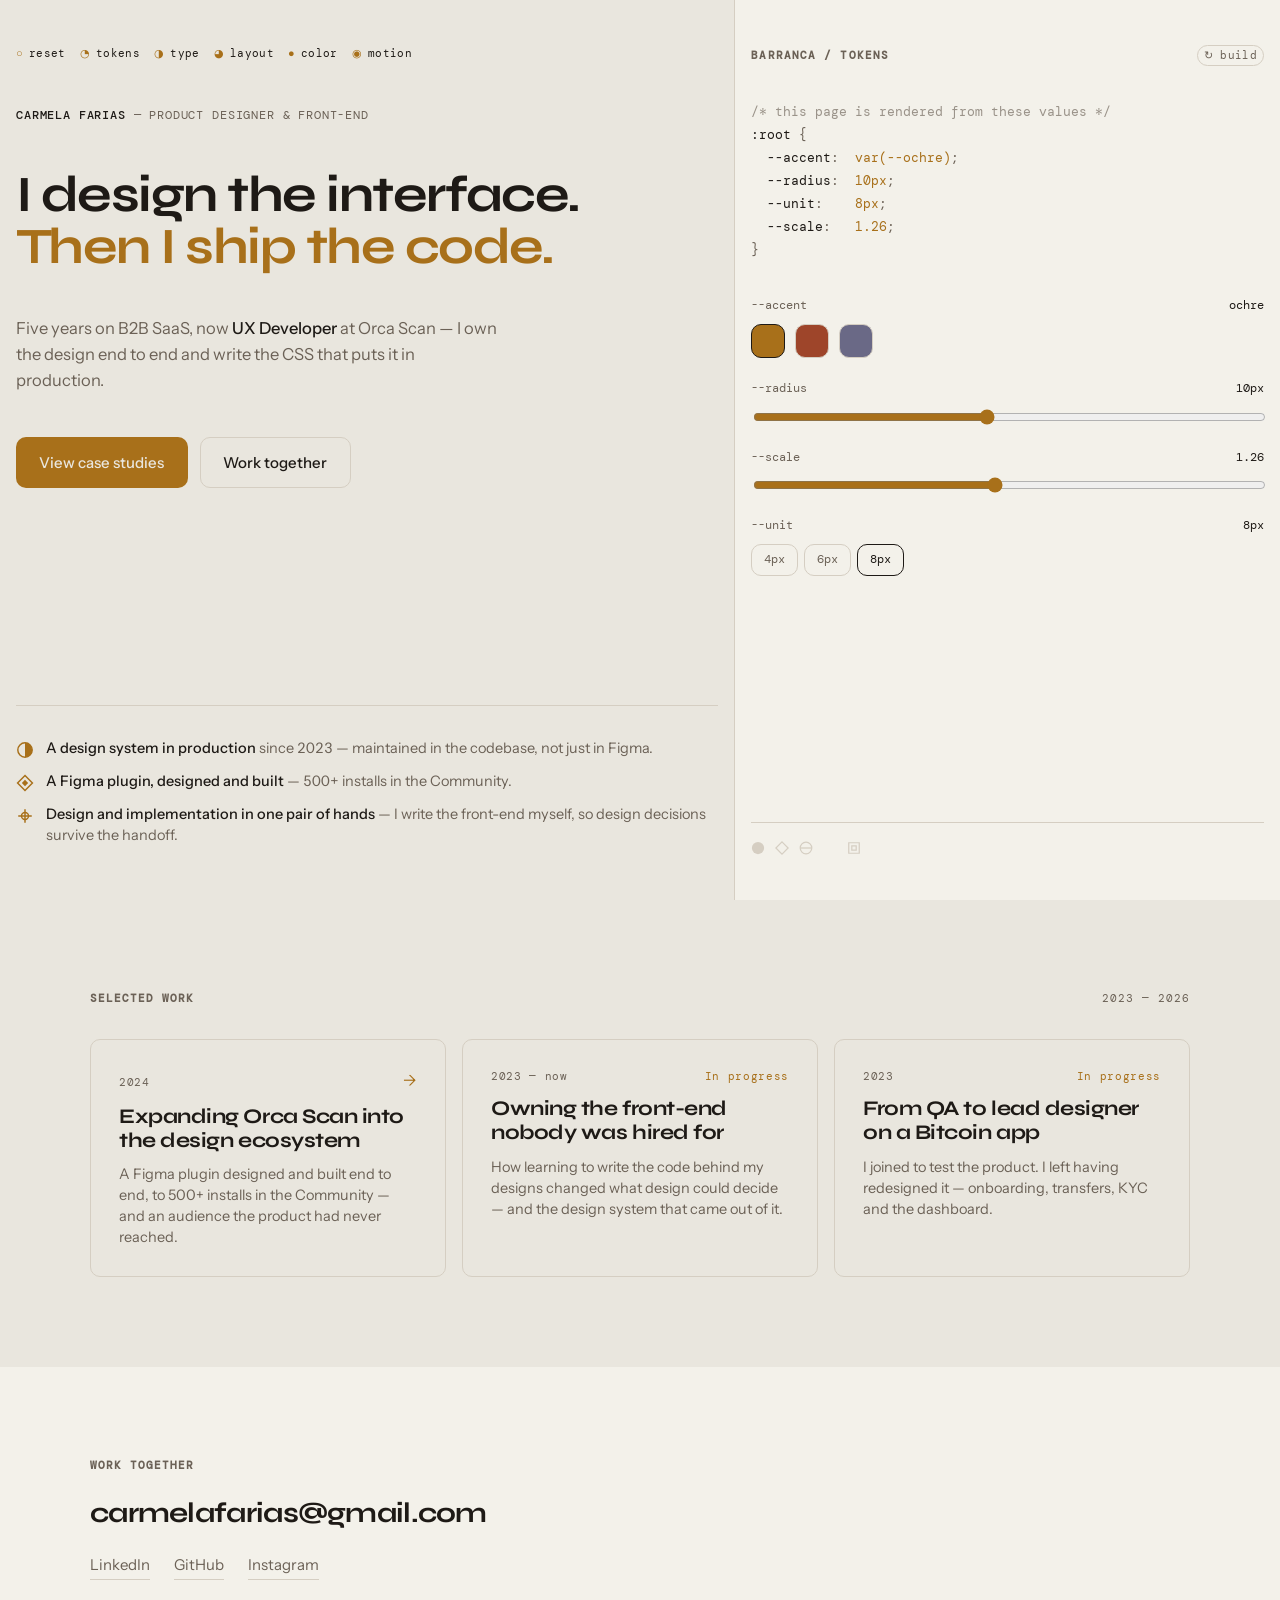
==== commit c391fb9c: "Add work index, contact and the first case study Extend the existing layers rather than adding a sty" ====
--- a/index.html
+++ b/index.html
@@ -23,7 +23,9 @@
 </head>
 
 <body>
-<main class="split">
+<main>
+
+<div class="split">
 
   <!-- ===================== the rendered page ===================== -->
   <section class="stage">
@@ -128,6 +130,65 @@
     </p>
   </aside>
 
+</div>
+
+<!-- ===================== work ===================== -->
+<section class="band" id="work">
+  <div class="wrap">
+    <div class="sec-head">
+      <h2 class="sec-h">Selected work</h2>
+      <p class="sec-h">2023 — 2026</p>
+    </div>
+
+    <div class="cards">
+
+      <a class="card" href="work/figma-plugin.html">
+        <div class="card-top">
+          <span class="card-year">2024</span>
+          <span class="card-go" aria-hidden="true">→</span>
+        </div>
+        <h3 class="card-title">Expanding Orca Scan into the design ecosystem</h3>
+        <p class="card-dek">A Figma plugin designed and built end to end, to 500+ installs in the
+          Community — and an audience the product had never reached.</p>
+      </a>
+
+      <div class="card">
+        <div class="card-top">
+          <span class="card-year">2023 — now</span>
+          <span class="card-soon">In progress</span>
+        </div>
+        <h3 class="card-title">Owning the front-end nobody was hired for</h3>
+        <p class="card-dek">How learning to write the code behind my designs changed what design
+          could decide — and the design system that came out of it.</p>
+      </div>
+
+      <div class="card">
+        <div class="card-top">
+          <span class="card-year">2023</span>
+          <span class="card-soon">In progress</span>
+        </div>
+        <h3 class="card-title">From QA to lead designer on a Bitcoin app</h3>
+        <p class="card-dek">I joined to test the product. I left having redesigned it — onboarding,
+          transfers, KYC and the dashboard.</p>
+      </div>
+
+    </div>
+  </div>
+</section>
+
+<!-- ===================== contact ===================== -->
+<section class="band band-surface" id="contact">
+  <div class="wrap contact-inner">
+    <h2 class="sec-h">Work together</h2>
+    <a class="contact-mail" href="mailto:carmelafarias@gmail.com">carmelafarias@gmail.com</a>
+    <p class="contact-links">
+      <a href="https://www.linkedin.com/in/carmela-farias/" target="_blank" rel="noopener">LinkedIn</a>
+      <a href="https://github.com/carmela-farias" target="_blank" rel="noopener">GitHub</a>
+      <a href="https://www.instagram.com/carmelafarias" target="_blank" rel="noopener">Instagram</a>
+    </p>
+  </div>
+</section>
+
 </main>
 
 <script src="js/system.js"></script>
--- a/css/tokens.css
+++ b/css/tokens.css
@@ -27,6 +27,8 @@
     /* --- geometry --------------------------------------------- */
     --radius:  10px;
     --unit:    8px;
+    --measure: 66ch;      /* reading width for long-form */
+    --page:    1100px;    /* content column */
 
     /* --- type scale ------------------------------------------- */
     --scale:   1.26;      /* ratio between steps */
--- a/css/type.css
+++ b/css/type.css
@@ -67,4 +67,88 @@
 
   .ctl-l output,
   .mark p { font-variant-numeric: tabular-nums; }
+
+  /* ---- long-form & sections ---- */
+
+  .eyebrow,
+  .sec-h,
+  .back,
+  .meta dt {
+    font-family: var(--mono);
+    letter-spacing: .09em;
+    text-transform: uppercase;
+  }
+  .eyebrow { font-size: 11.5px; }
+  .sec-h   { font-size: 11px; }
+  .meta dt { font-size: 10.5px; }
+  .back    { font-size: 11.5px; letter-spacing: .03em; text-transform: none; }
+
+  .case-title {
+    font-family: var(--display);
+    font-weight: 700;
+    font-size: clamp(2rem, calc(var(--step-5) * .78rem), 3.5rem);
+    line-height: 1.04;
+    letter-spacing: -.028em;
+    text-wrap: balance;
+  }
+
+  .dek {
+    font-size: clamp(16px, calc(var(--step-1) * .85rem), 20px);
+    line-height: 1.5;
+  }
+
+  .meta dd { font-size: 14.5px; line-height: 1.4; }
+
+  .prose h2 {
+    font-family: var(--display);
+    font-weight: 700;
+    font-size: clamp(1.3rem, calc(var(--step-1) * 1.08rem), 1.9rem);
+    line-height: 1.15;
+    letter-spacing: -.018em;
+  }
+  .prose p,
+  .prose li { font-size: 16.5px; line-height: 1.62; }
+  .prose strong { font-weight: 500; }
+  .prose code {
+    font-family: var(--mono);
+    font-size: .88em;
+  }
+
+  .pull {
+    font-family: var(--display);
+    font-weight: 600;
+    font-size: clamp(1.15rem, calc(var(--step-1) * .98rem), 1.65rem);
+    line-height: 1.3;
+    letter-spacing: -.018em;
+  }
+
+  .result-n {
+    font-family: var(--display);
+    font-weight: 700;
+    font-size: 1.9rem;
+    line-height: 1;
+    font-variant-numeric: tabular-nums;
+  }
+  .result-t { font-size: 14px; line-height: 1.4; }
+
+  .card-title {
+    font-family: var(--display);
+    font-weight: 700;
+    font-size: 1.3rem;
+    line-height: 1.14;
+    letter-spacing: -.022em;
+  }
+  .card-dek  { font-size: 14.5px; line-height: 1.45; }
+  .card-year { font-family: var(--mono); font-size: 11px; letter-spacing: .06em; }
+  .card-soon { font-family: var(--mono); font-size: 11px; letter-spacing: .06em; }
+
+  .contact-mail {
+    font-family: var(--display);
+    font-weight: 700;
+    font-size: clamp(1.4rem, calc(var(--step-1) * 1.4rem), 2.6rem);
+    line-height: 1.1;
+    letter-spacing: -.025em;
+    word-break: break-word;
+  }
+  .contact-links { font-size: 15px; }
 }
--- a/css/layout.css
+++ b/css/layout.css
@@ -102,4 +102,120 @@
     padding-top: calc(var(--unit) * 2.25);
   }
   .stamp-row svg { width: 14px; height: 14px; }
+
+  /* ---- shared page shell ---- */
+
+  .band {
+    padding-inline: max(16px, env(safe-area-inset-left, 0px))
+                    max(16px, env(safe-area-inset-right, 0px));
+    padding-block: clamp(56px, 10vh, 104px);
+  }
+  .wrap { max-width: var(--page); margin-inline: auto; }
+  .measure { max-width: var(--measure); }
+
+  .topbar {
+    display: flex;
+    align-items: center;
+    justify-content: space-between;
+    gap: calc(var(--unit) * 2);
+    flex-wrap: wrap;
+    padding-inline: max(16px, env(safe-area-inset-left, 0px))
+                    max(16px, env(safe-area-inset-right, 0px));
+    padding-block: calc(var(--unit) * 3);
+  }
+  .topbar .wrap {
+    display: flex;
+    align-items: center;
+    justify-content: space-between;
+    gap: calc(var(--unit) * 2);
+    flex-wrap: wrap;
+    width: 100%;
+  }
+
+  /* ---- case study ---- */
+
+  .case-head { display: grid; gap: calc(var(--unit) * 2.5); }
+
+  .meta {
+    display: grid;
+    grid-template-columns: repeat(auto-fit, minmax(160px, 1fr));
+    gap: calc(var(--unit) * 2.5);
+    margin-top: calc(var(--unit) * 5);
+    padding-top: calc(var(--unit) * 3);
+  }
+  .meta div { display: grid; gap: calc(var(--unit) * .75); }
+  .meta dd { margin: 0; }
+
+  .prose {
+    display: grid;
+    gap: calc(var(--unit) * 3);
+    max-width: var(--measure);
+  }
+  .prose section { display: grid; gap: calc(var(--unit) * 2); }
+  .prose ul { display: grid; gap: calc(var(--unit) * 1.25); padding-left: 1.15em; }
+  .prose code { padding: 1px 5px; border-radius: 4px; }
+
+  .pull {
+    max-width: var(--measure);
+    padding-left: calc(var(--unit) * 3);
+    margin-block: calc(var(--unit) * 1.5);
+  }
+
+  .results {
+    display: grid;
+    grid-template-columns: repeat(auto-fit, minmax(190px, 1fr));
+    gap: calc(var(--unit) * 2);
+  }
+  .result {
+    display: grid;
+    gap: calc(var(--unit) * 1.25);
+    padding: calc(var(--unit) * 3);
+  }
+
+  .case-foot {
+    display: flex;
+    justify-content: space-between;
+    gap: calc(var(--unit) * 2);
+    flex-wrap: wrap;
+    padding-top: calc(var(--unit) * 4);
+  }
+
+  /* ---- work index ---- */
+
+  .sec-head {
+    display: flex;
+    align-items: baseline;
+    justify-content: space-between;
+    gap: calc(var(--unit) * 2);
+    flex-wrap: wrap;
+    margin-bottom: calc(var(--unit) * 4);
+  }
+
+  .cards {
+    display: grid;
+    grid-template-columns: repeat(auto-fit, minmax(260px, 1fr));
+    gap: calc(var(--unit) * 2);
+  }
+  .card {
+    display: grid;
+    gap: calc(var(--unit) * 1.5);
+    align-content: start;
+    padding: calc(var(--unit) * 3.5);
+    min-height: 100%;
+  }
+  .card-top {
+    display: flex;
+    justify-content: space-between;
+    gap: calc(var(--unit) * 1.5);
+    align-items: baseline;
+  }
+
+  /* ---- contact ---- */
+
+  .contact-inner { display: grid; gap: calc(var(--unit) * 3); }
+  .contact-links {
+    display: flex;
+    flex-wrap: wrap;
+    gap: calc(var(--unit) * 1.5) calc(var(--unit) * 3);
+  }
 }
--- a/css/color.css
+++ b/css/color.css
@@ -76,4 +76,66 @@
   .stamp-row { color: var(--line); border-top: 1px solid var(--line); }
 
   :focus-visible { outline-color: var(--accent); }
+
+  /* ---- shell ---- */
+
+  .topbar { border-bottom: 1px solid var(--line); }
+  .back   { color: var(--muted); }
+  .back:hover { color: var(--ink); }
+
+  .band-surface { background: var(--surface); }
+
+  /* ---- case study ---- */
+
+  .eyebrow    { color: var(--accent); }
+  .case-title { color: var(--ink); }
+  .dek        { color: var(--muted); }
+
+  .meta    { border-top: 1px solid var(--line); }
+  .meta dt { color: var(--muted); }
+  .meta dd { color: var(--ink); }
+
+  .prose h2     { color: var(--ink); }
+  .prose p,
+  .prose li     { color: var(--muted); }
+  .prose strong { color: var(--ink); }
+  .prose code   { background: var(--surface); color: var(--ink); }
+
+  .pull {
+    color: var(--ink);
+    border-left: 2px solid var(--accent);
+  }
+
+  .result   { border: 1px solid var(--line); border-radius: var(--radius); }
+  .result-n { color: var(--accent); }
+  .result-t { color: var(--muted); }
+
+  .case-foot { border-top: 1px solid var(--line); }
+
+  /* ---- work index ---- */
+
+  .sec-h { color: var(--muted); }
+
+  .card {
+    border: 1px solid var(--line);
+    border-radius: var(--radius);
+    background: var(--ground);
+  }
+  a.card:hover { border-color: var(--accent); }
+  .card-title { color: var(--ink); }
+  .card-dek   { color: var(--muted); }
+  .card-year  { color: var(--muted); }
+  .card-soon  { color: var(--accent); }
+  .card-go    { color: var(--accent); }
+
+  /* ---- contact ---- */
+
+  .contact-mail  { color: var(--ink); }
+  .contact-mail:hover { color: var(--accent); }
+  .contact-links a {
+    color: var(--muted);
+    border-bottom: 1px solid var(--line);
+    padding-bottom: 2px;
+  }
+  .contact-links a:hover { color: var(--ink); border-color: var(--accent); }
 }
--- a/css/motion.css
+++ b/css/motion.css
@@ -30,6 +30,18 @@
 
   h1 .ship { transition: color var(--slow) var(--ease); }
 
+  a.card {
+    transition: border-color var(--fast) var(--ease),
+                transform var(--fast) var(--ease);
+  }
+  a.card:hover { transform: translateY(-3px); }
+
+  .back,
+  .contact-mail,
+  .contact-links a {
+    transition: color var(--fast), border-color var(--fast);
+  }
+
   @media (prefers-reduced-motion: reduce) {
     * { transition: none !important; animation: none !important; }
   }
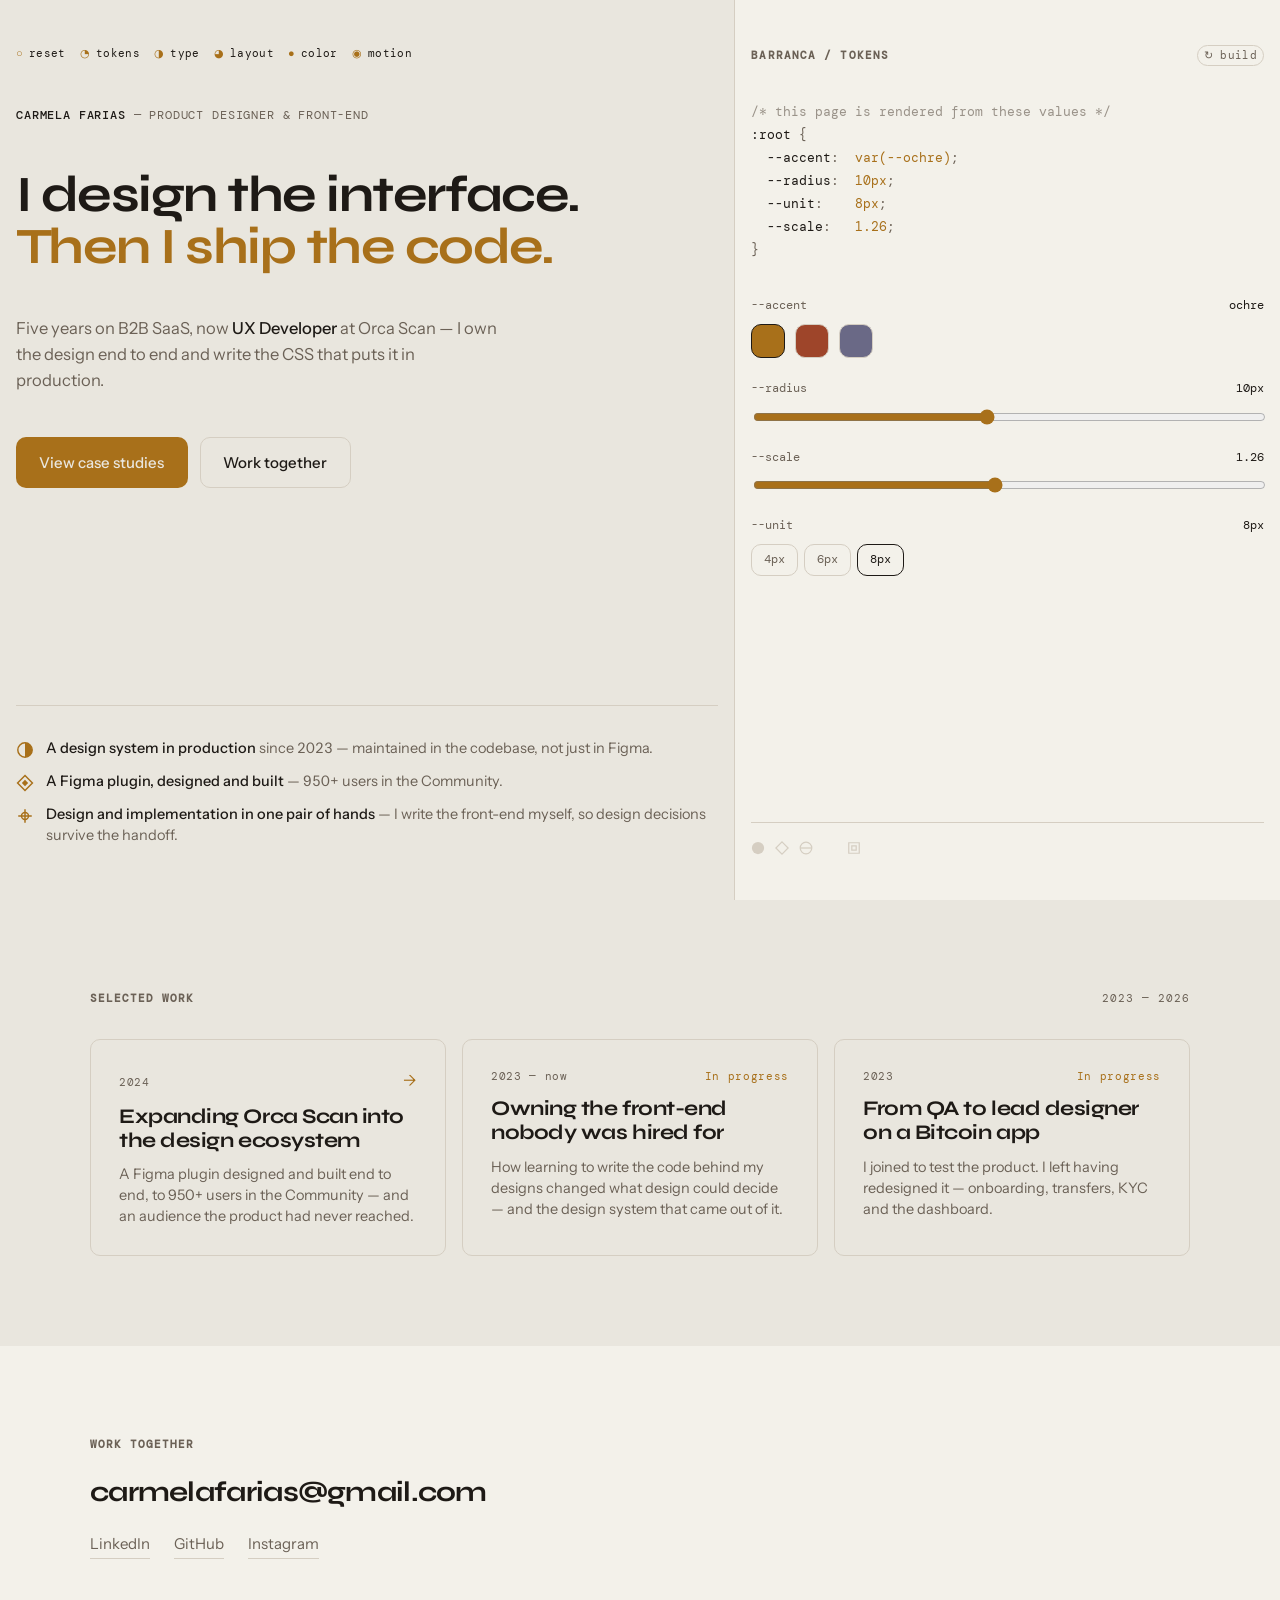
==== commit 76308576: "Correct the plugin figure to 950+ users Figma Community reports users, not installs, and the real nu" ====
--- a/index.html
+++ b/index.html
@@ -66,7 +66,7 @@
           <path d="M8 1.4 14.6 8 8 14.6 1.4 8z"/>
           <path d="M8 5.2 10.8 8 8 10.8 5.2 8z" fill="currentColor" stroke="none"/>
         </svg>
-        <p><b>A Figma plugin, designed and built</b> — 500+ installs in the Community.</p>
+        <p><b>A Figma plugin, designed and built</b> — 950+ users in the Community.</p>
       </div>
       <div class="mark">
         <svg viewBox="0 0 16 16" fill="none" stroke="currentColor" stroke-width="1.3" aria-hidden="true">
@@ -148,7 +148,7 @@
           <span class="card-go" aria-hidden="true">→</span>
         </div>
         <h3 class="card-title">Expanding Orca Scan into the design ecosystem</h3>
-        <p class="card-dek">A Figma plugin designed and built end to end, to 500+ installs in the
+        <p class="card-dek">A Figma plugin designed and built end to end, to 950+ users in the
           Community — and an audience the product had never reached.</p>
       </a>
 
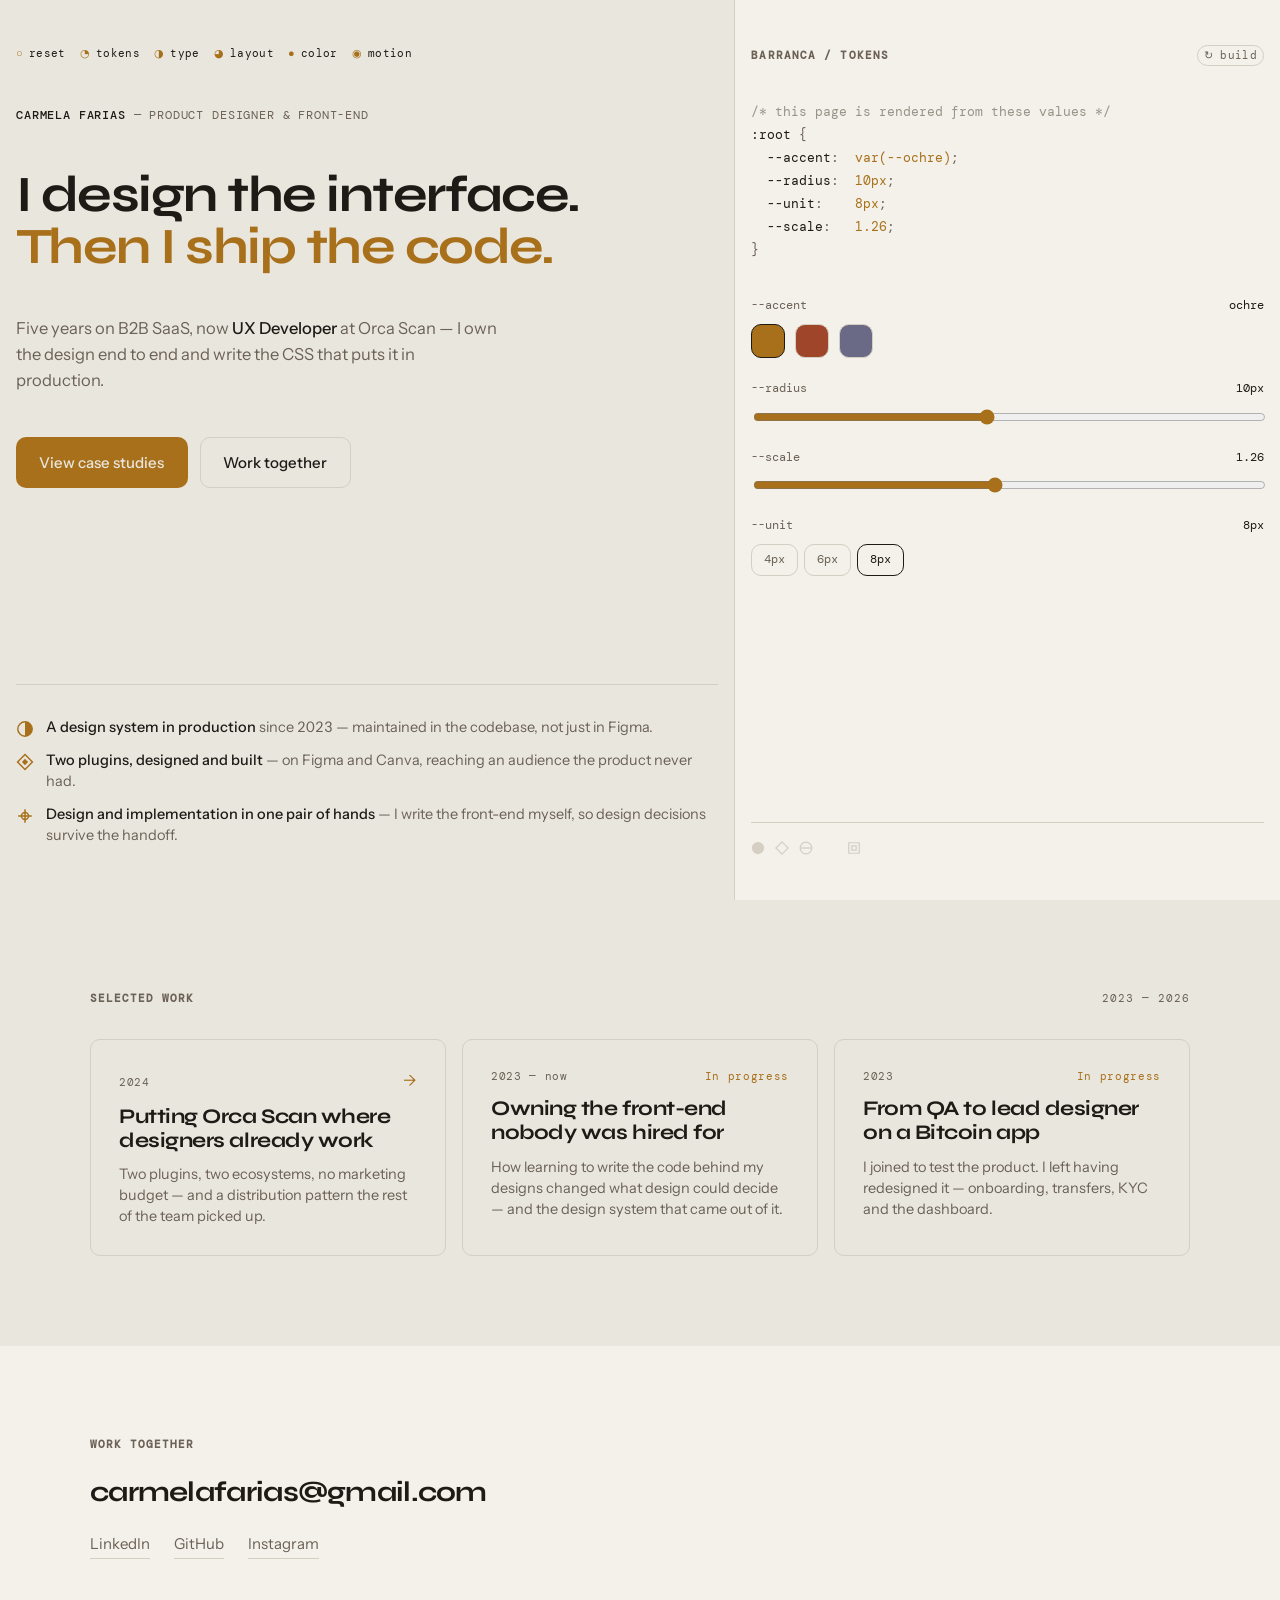
==== commit bc1bcdf9: "Widen the plugin case study to cover Canva The Figma plugin wasn't a one-off: the same barcode gener" ====
--- a/index.html
+++ b/index.html
@@ -66,7 +66,7 @@
           <path d="M8 1.4 14.6 8 8 14.6 1.4 8z"/>
           <path d="M8 5.2 10.8 8 8 10.8 5.2 8z" fill="currentColor" stroke="none"/>
         </svg>
-        <p><b>A Figma plugin, designed and built</b> — 950+ users in the Community.</p>
+        <p><b>Two plugins, designed and built</b> — on Figma and Canva, reaching an audience the product never had.</p>
       </div>
       <div class="mark">
         <svg viewBox="0 0 16 16" fill="none" stroke="currentColor" stroke-width="1.3" aria-hidden="true">
@@ -142,14 +142,14 @@
 
     <div class="cards">
 
-      <a class="card" href="work/figma-plugin.html">
+      <a class="card" href="work/plugins.html">
         <div class="card-top">
           <span class="card-year">2024</span>
           <span class="card-go" aria-hidden="true">→</span>
         </div>
-        <h3 class="card-title">Expanding Orca Scan into the design ecosystem</h3>
-        <p class="card-dek">A Figma plugin designed and built end to end, to 950+ users in the
-          Community — and an audience the product had never reached.</p>
+        <h3 class="card-title">Putting Orca Scan where designers already work</h3>
+        <p class="card-dek">Two plugins, two ecosystems, no marketing budget — and a distribution
+          pattern the rest of the team picked up.</p>
       </a>
 
       <div class="card">
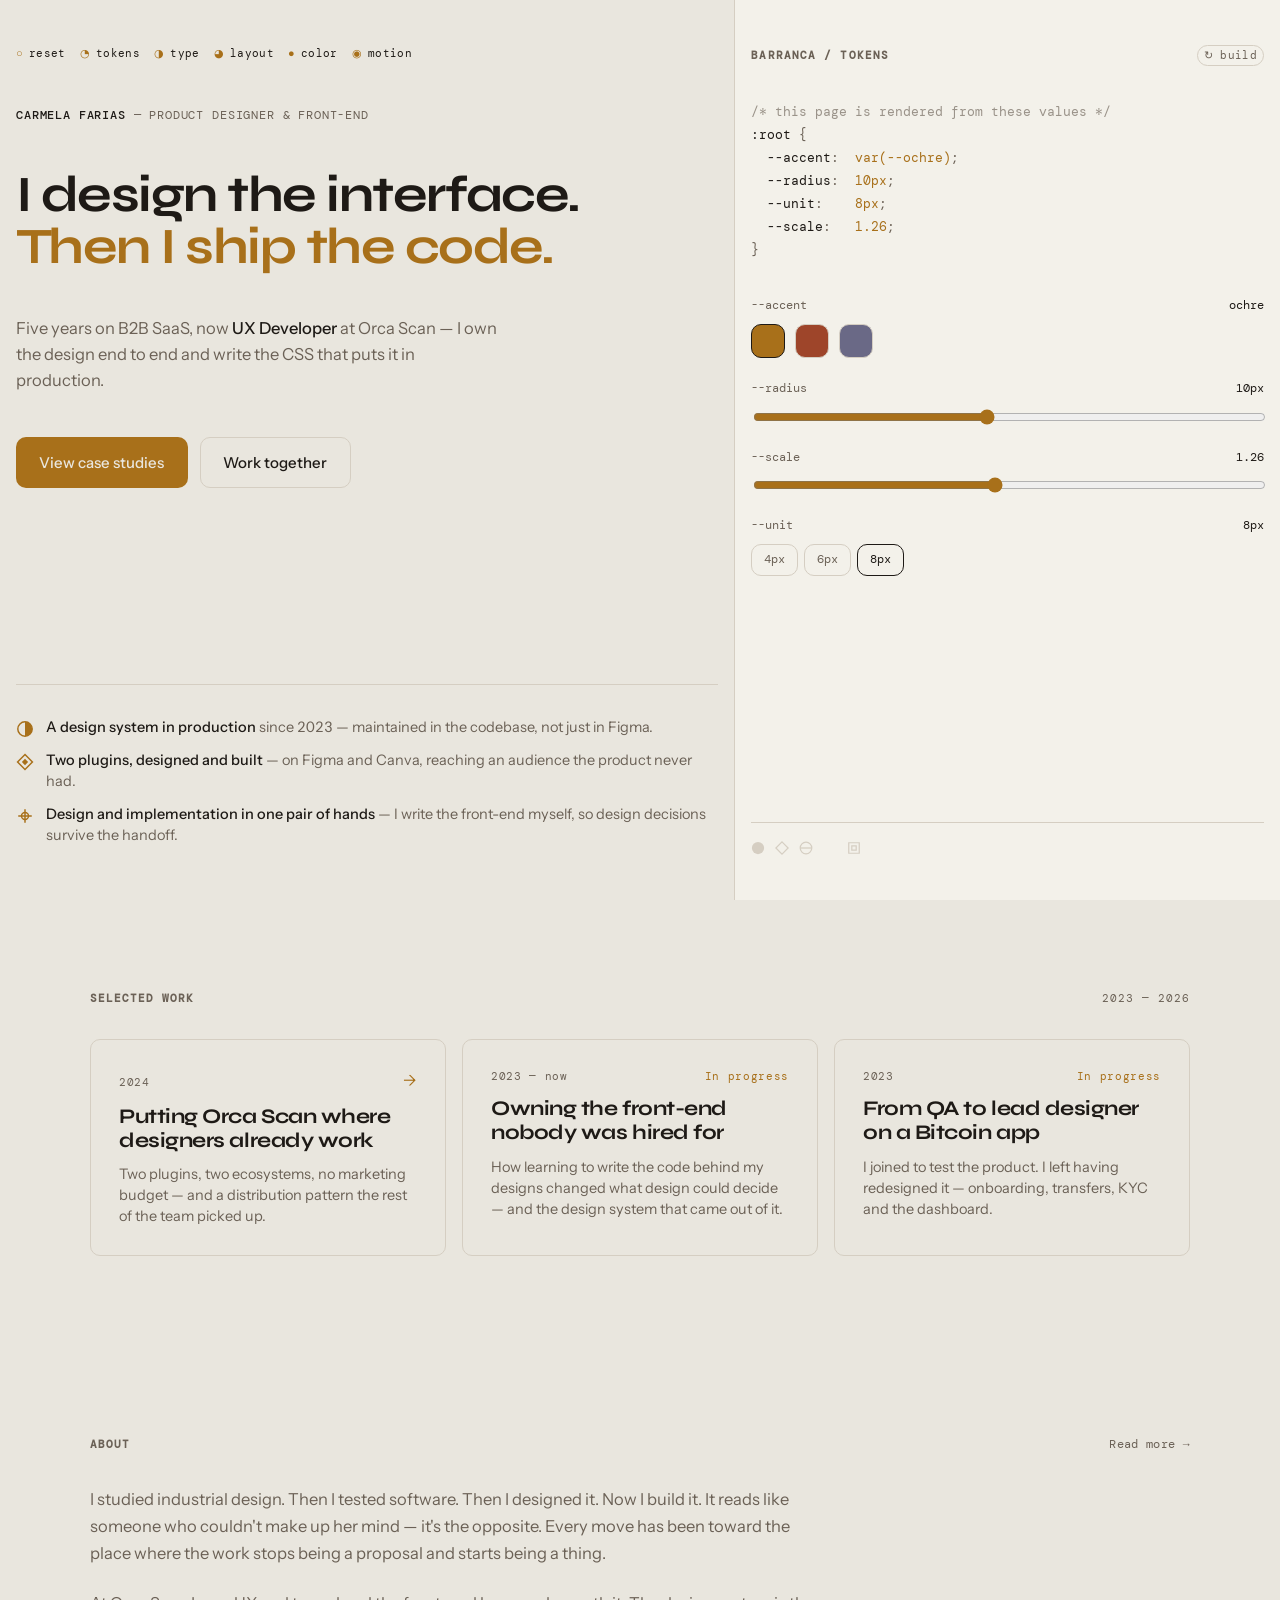
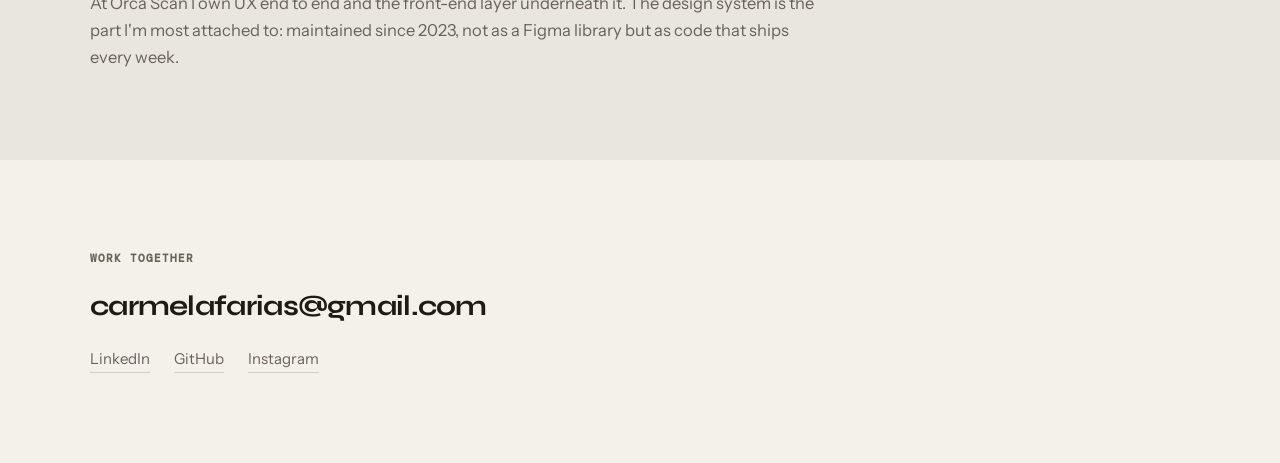
==== commit 03d1be62: "Add the About page and a short About section on the home The through-line is that industrial design," ====
--- a/index.html
+++ b/index.html
@@ -176,6 +176,24 @@
   </div>
 </section>
 
+<!-- ===================== about ===================== -->
+<section class="band" id="about">
+  <div class="wrap">
+    <div class="sec-head">
+      <h2 class="sec-h">About</h2>
+      <a class="back" href="about.html">Read more →</a>
+    </div>
+    <div class="prose">
+      <p>I studied industrial design. Then I tested software. Then I designed it. Now I build it.
+        It reads like someone who couldn't make up her mind — it's the opposite. Every move has
+        been toward the place where the work stops being a proposal and starts being a thing.</p>
+      <p>At Orca Scan I own UX end to end and the front-end layer underneath it. The design system
+        is the part I'm most attached to: maintained since 2023, not as a Figma library but as
+        code that ships every week.</p>
+    </div>
+  </div>
+</section>
+
 <!-- ===================== contact ===================== -->
 <section class="band band-surface" id="contact">
   <div class="wrap contact-inner">
